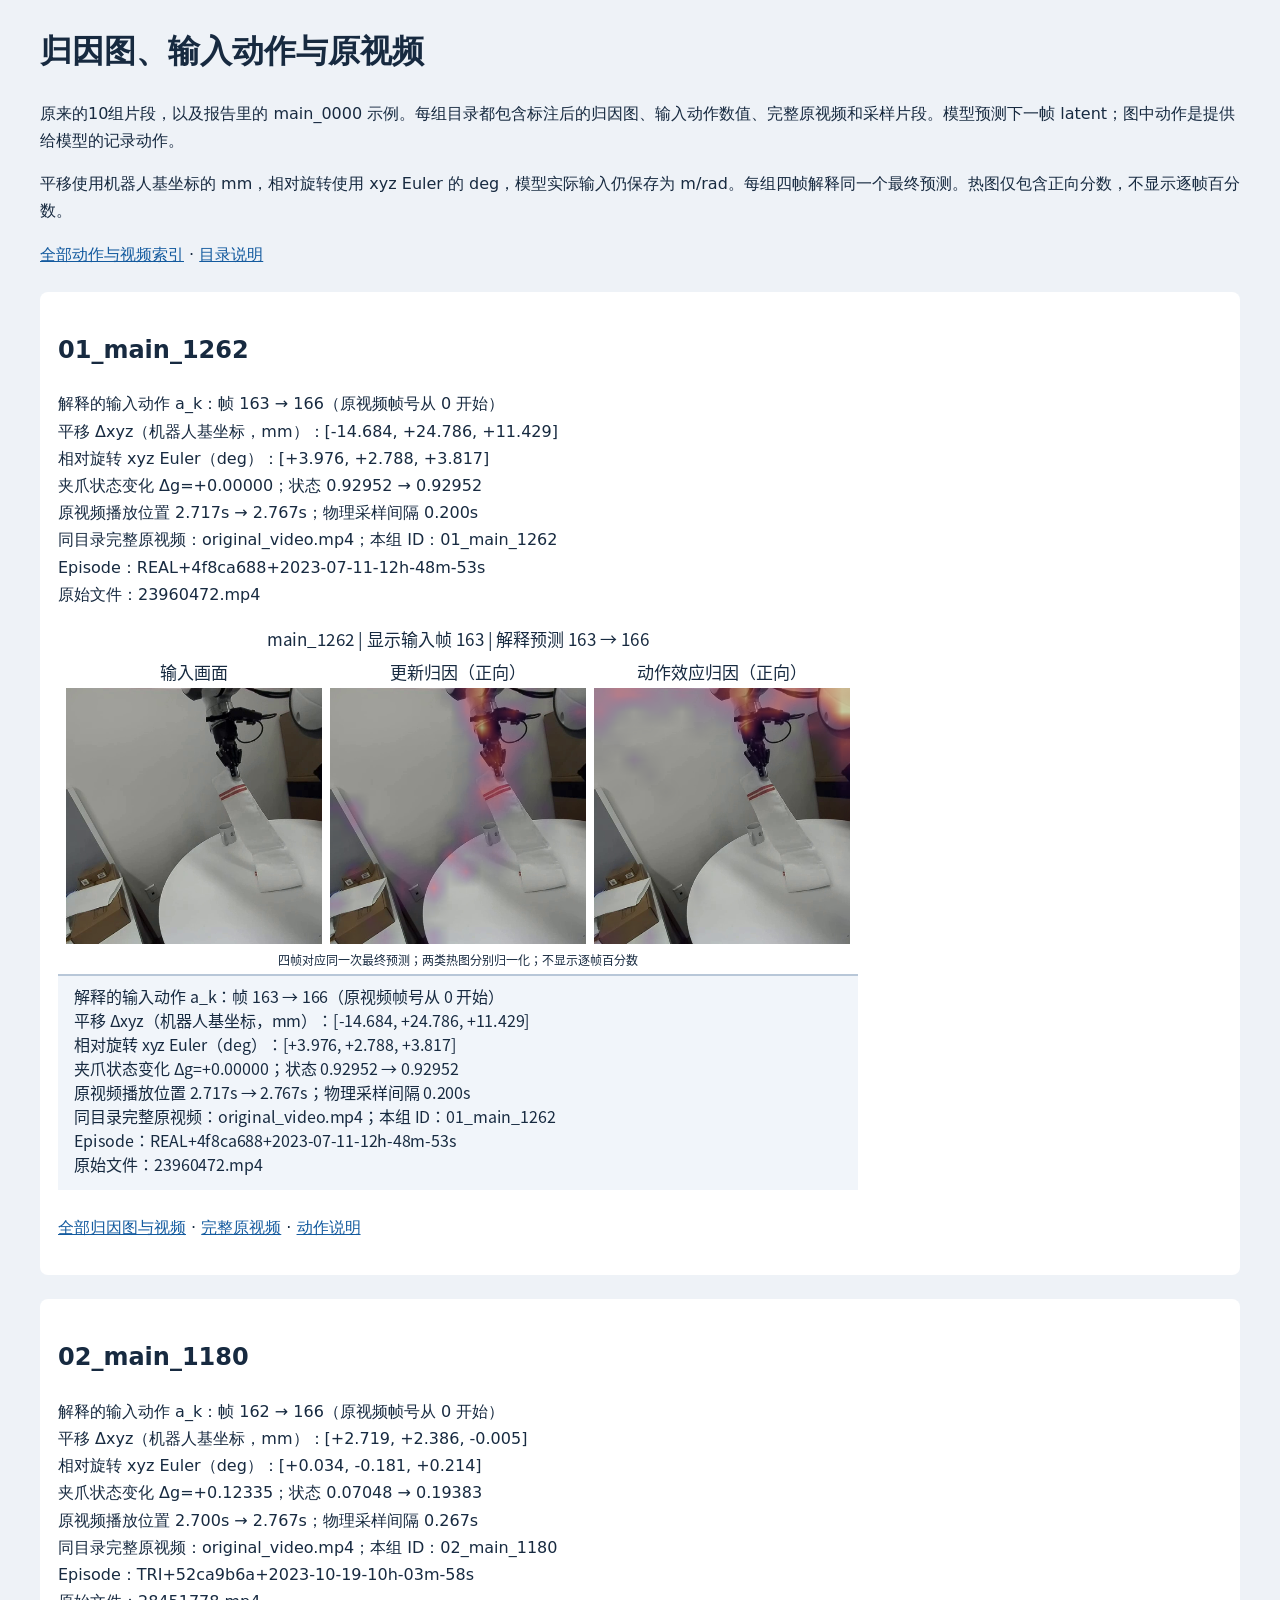
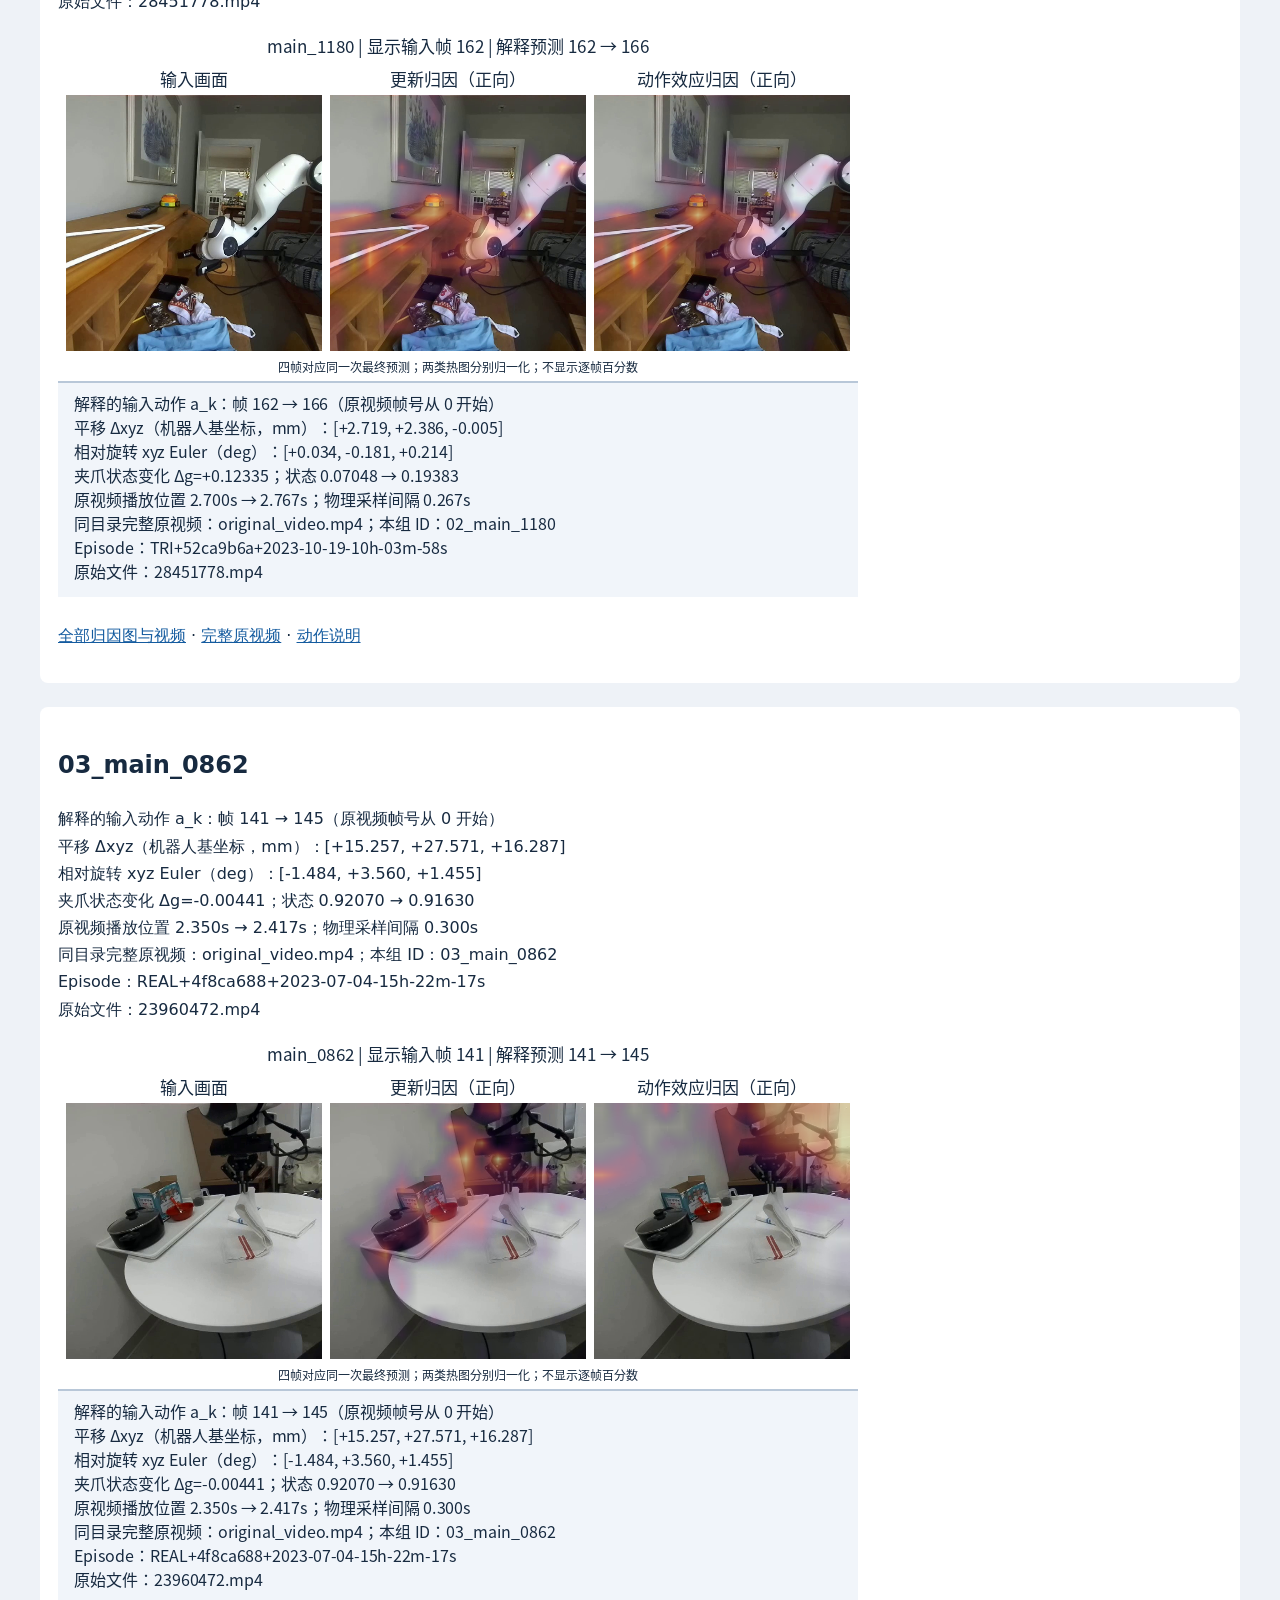
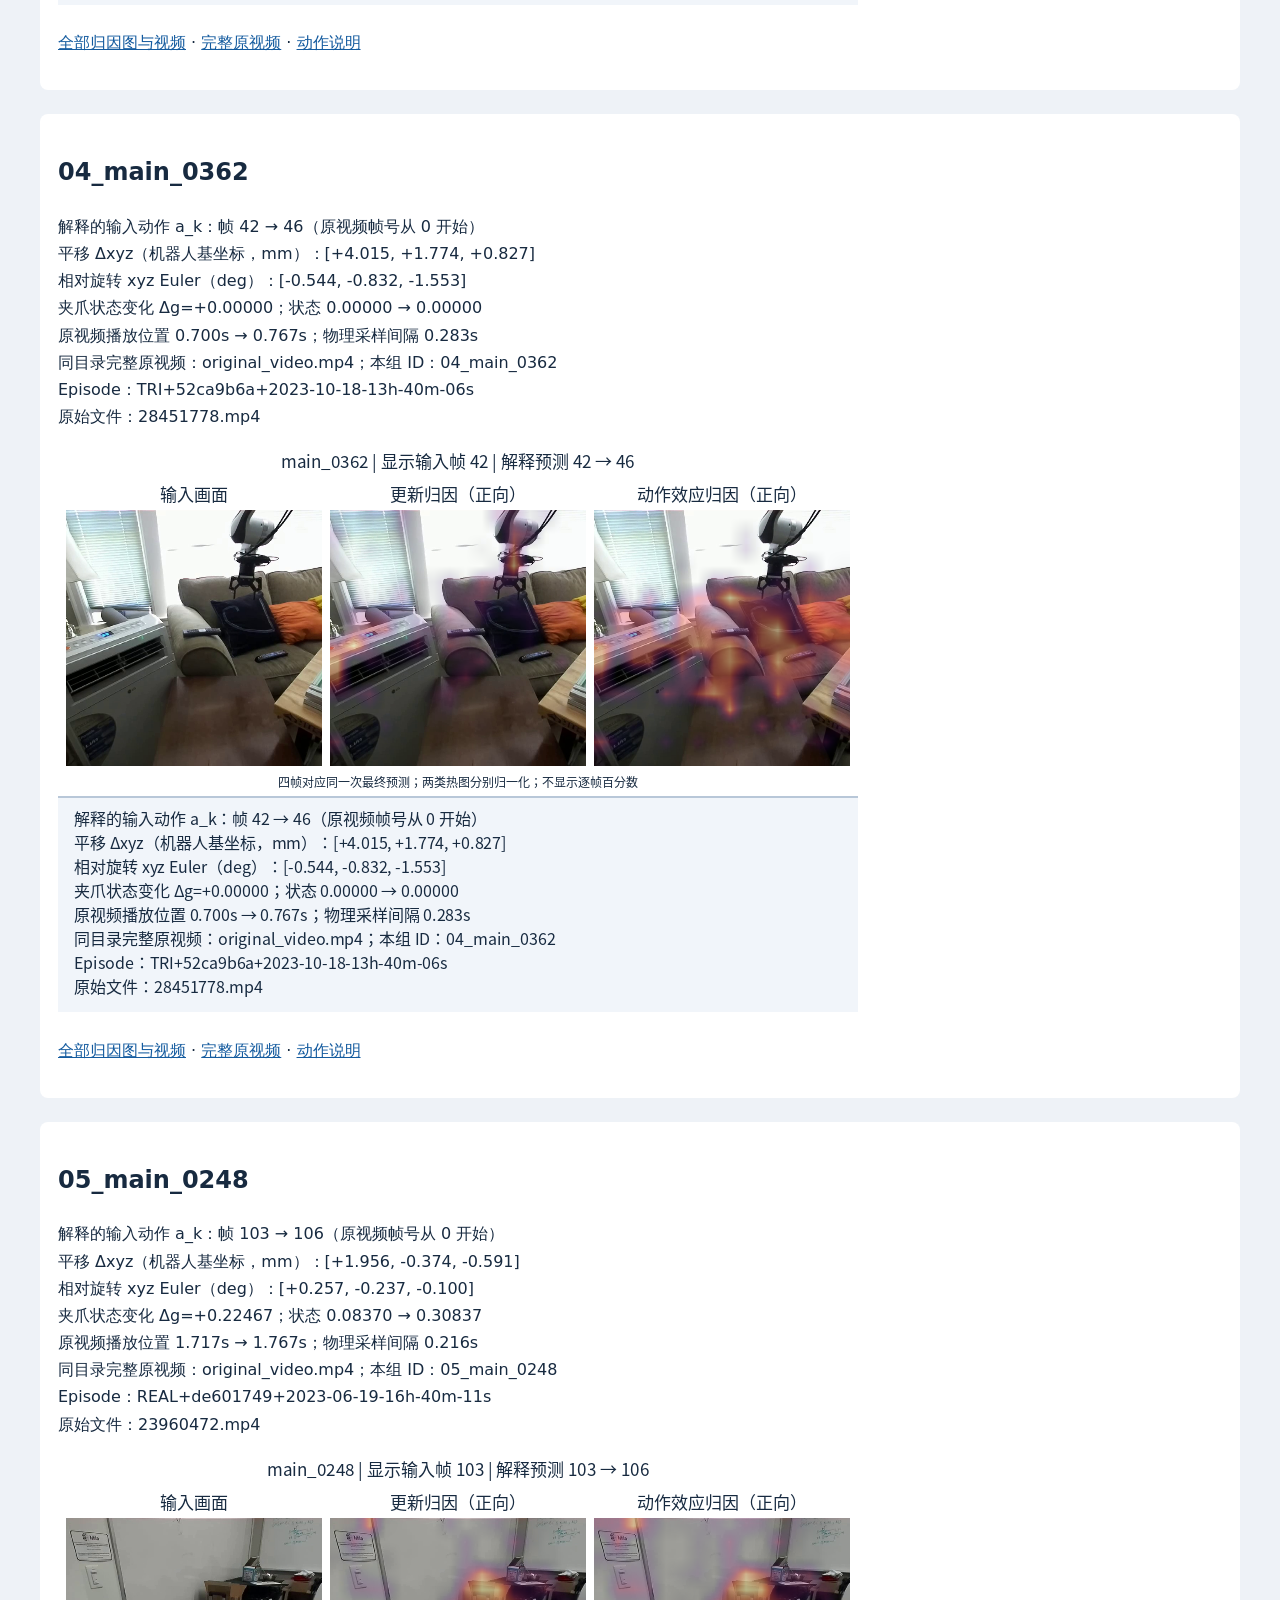
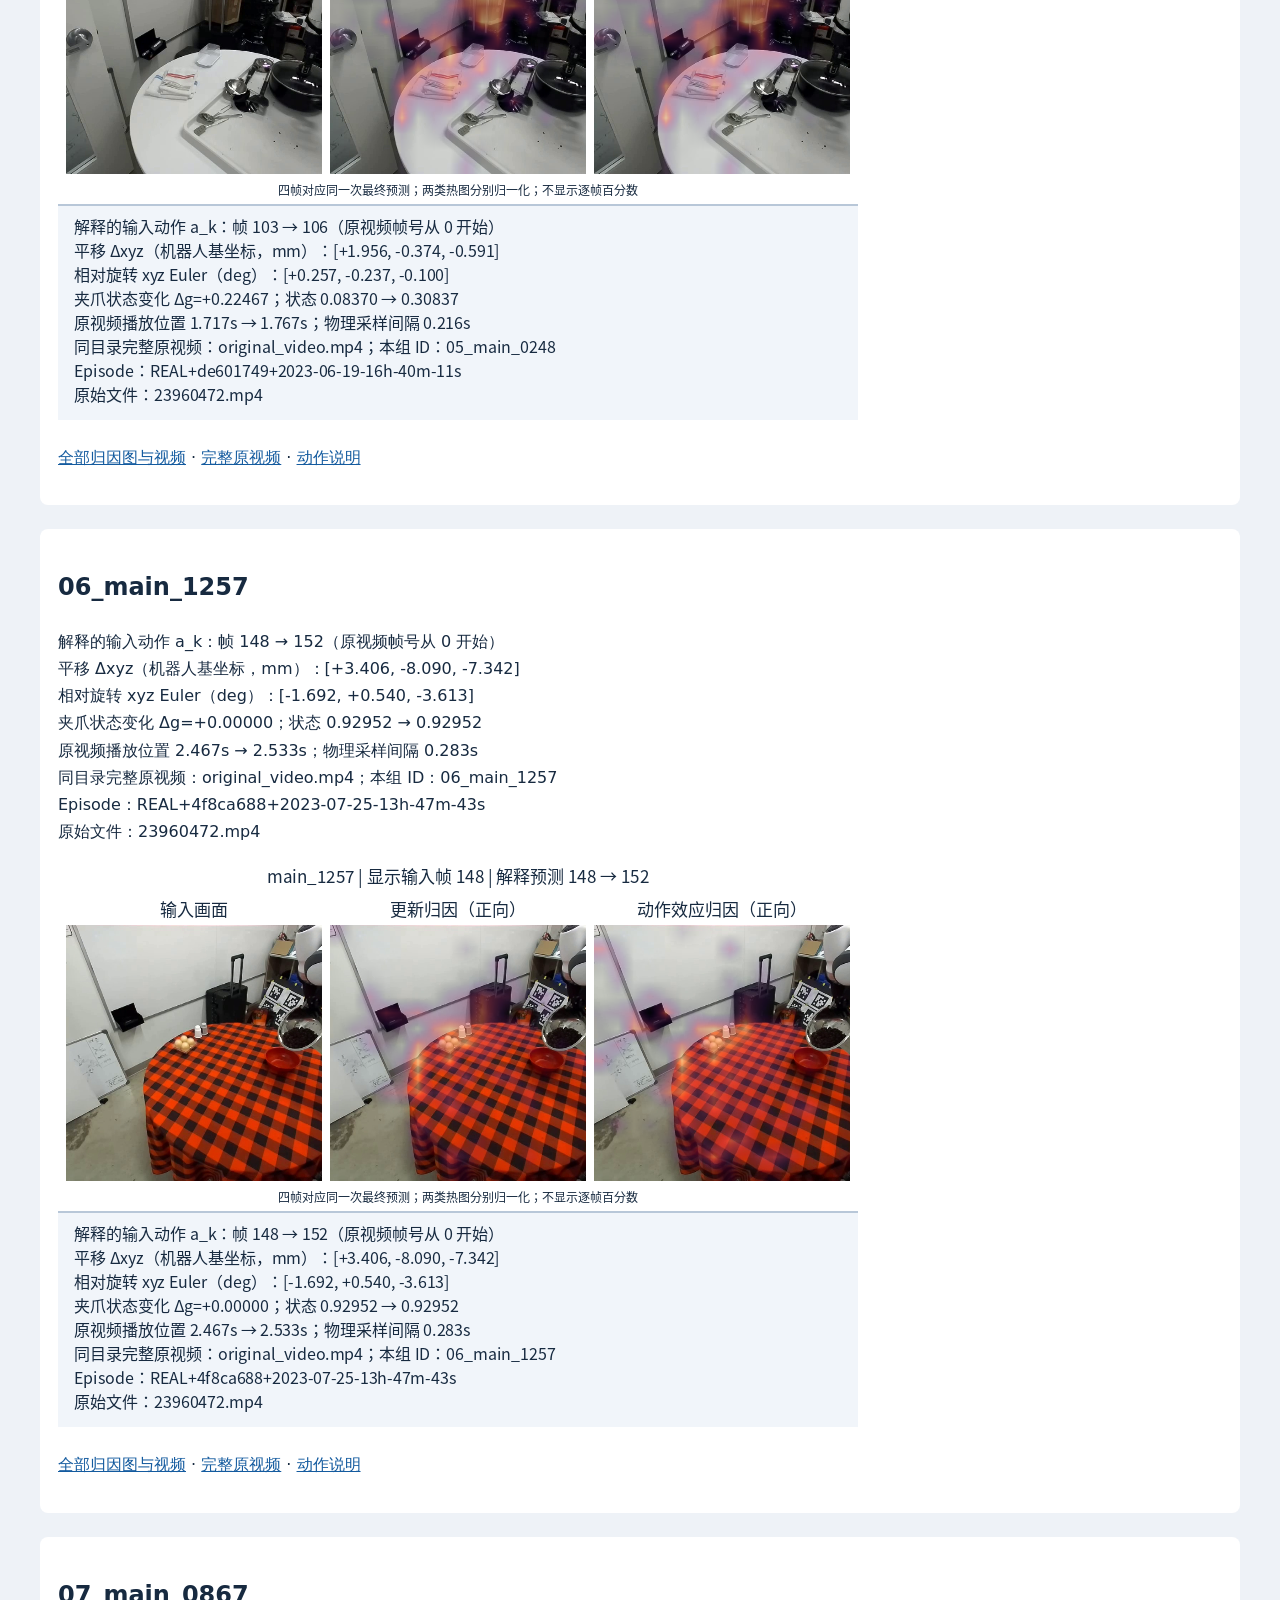
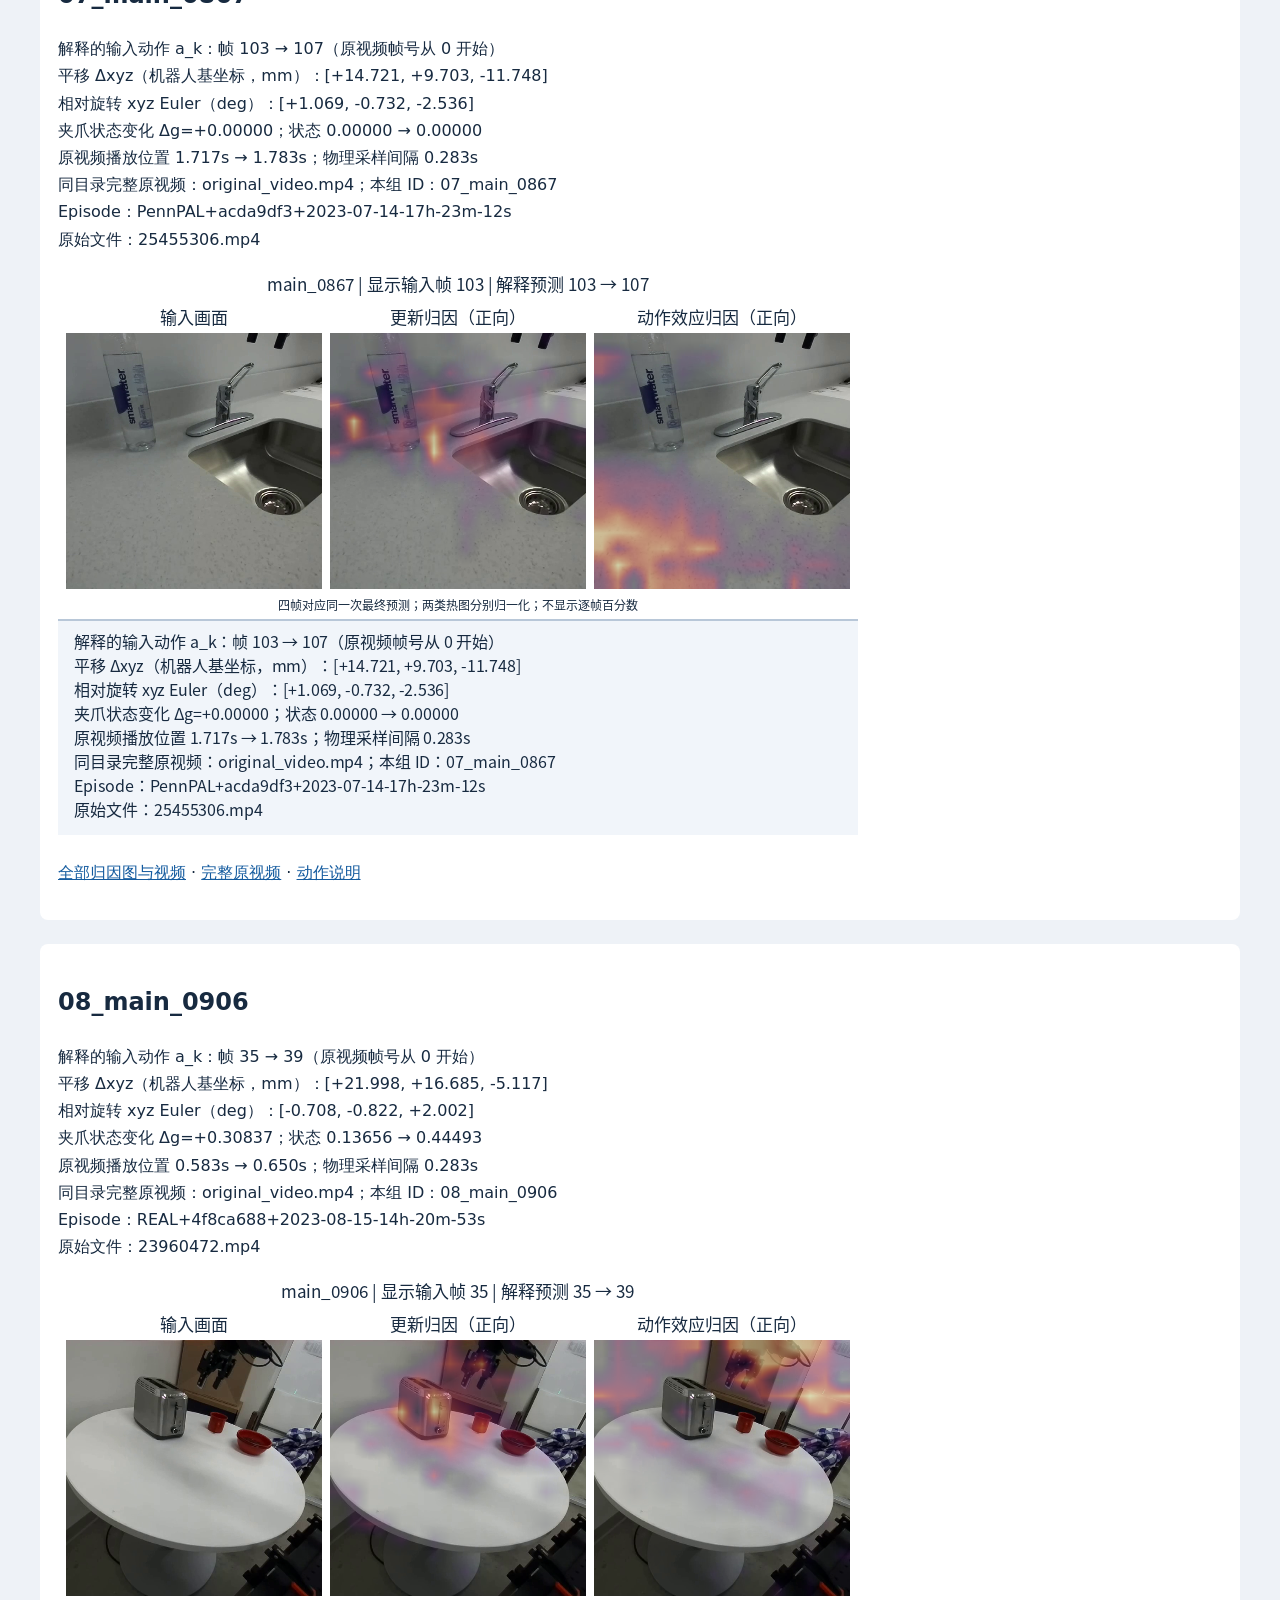
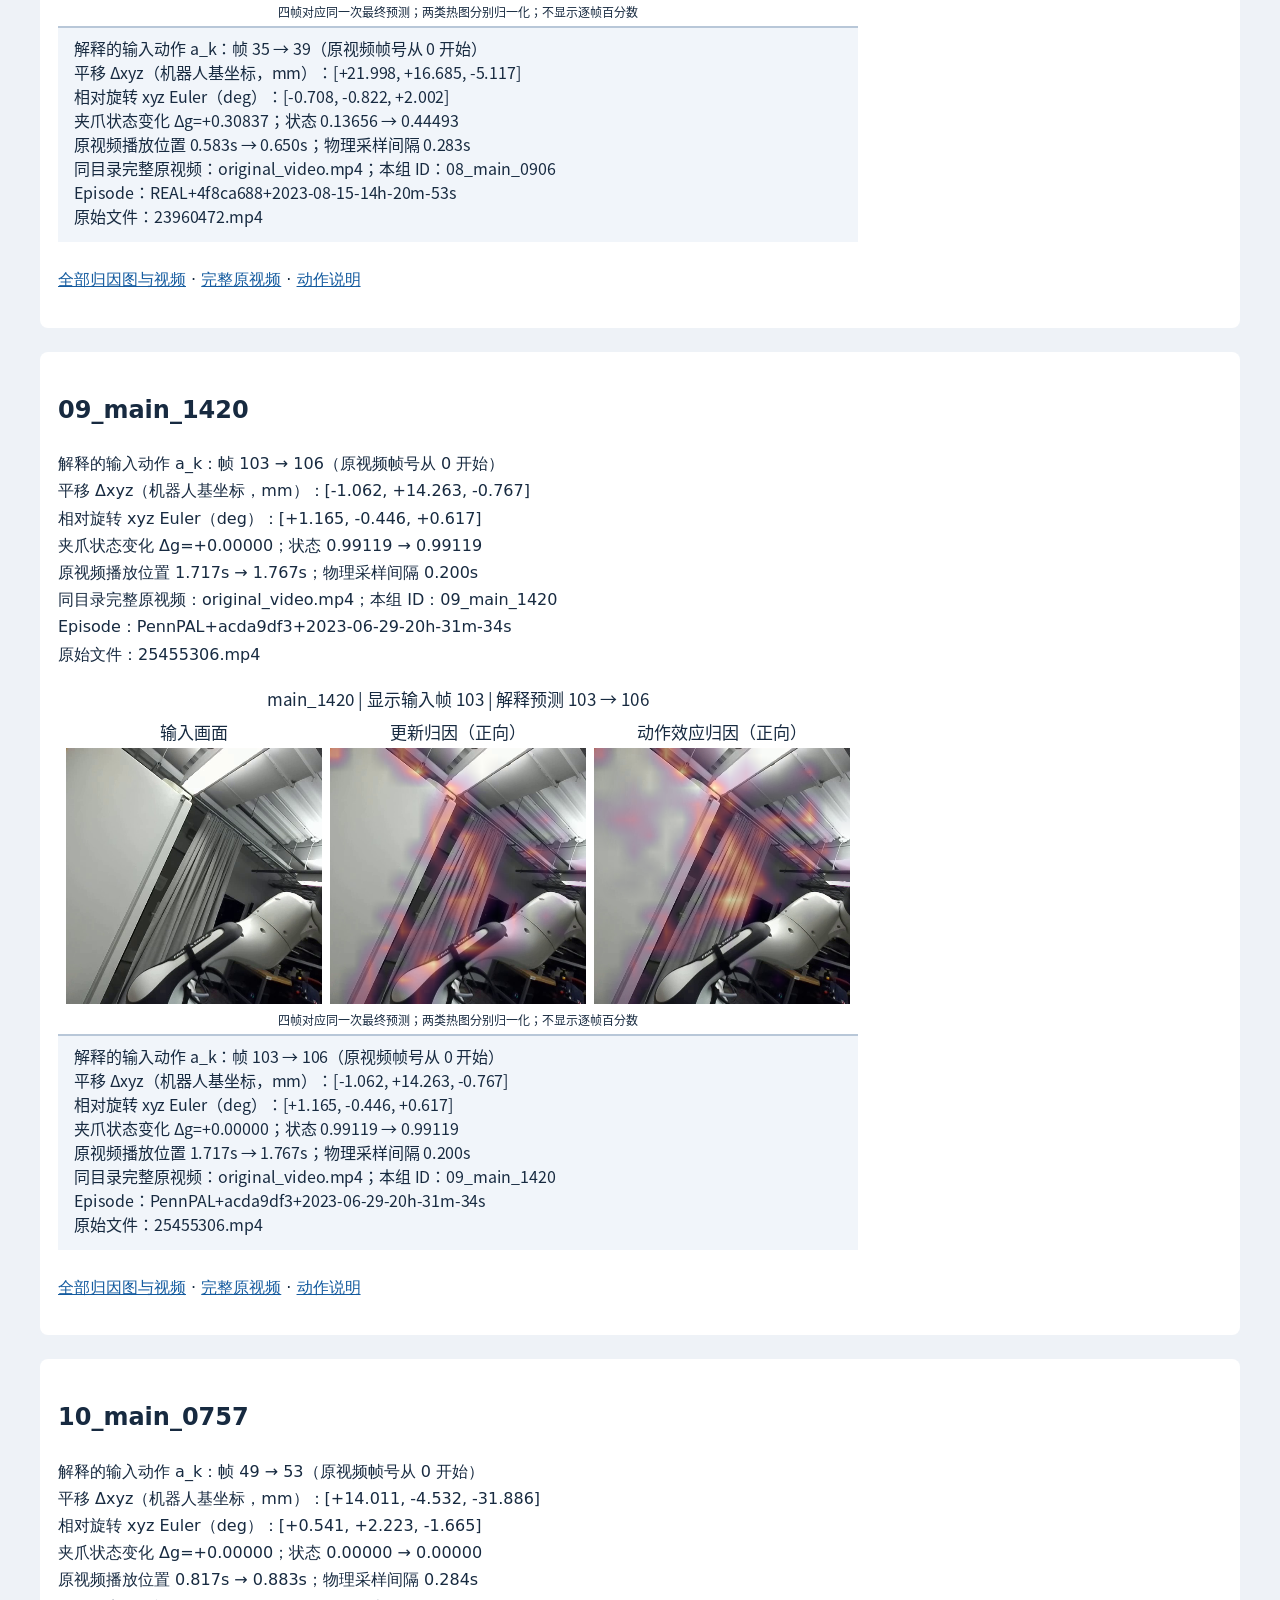
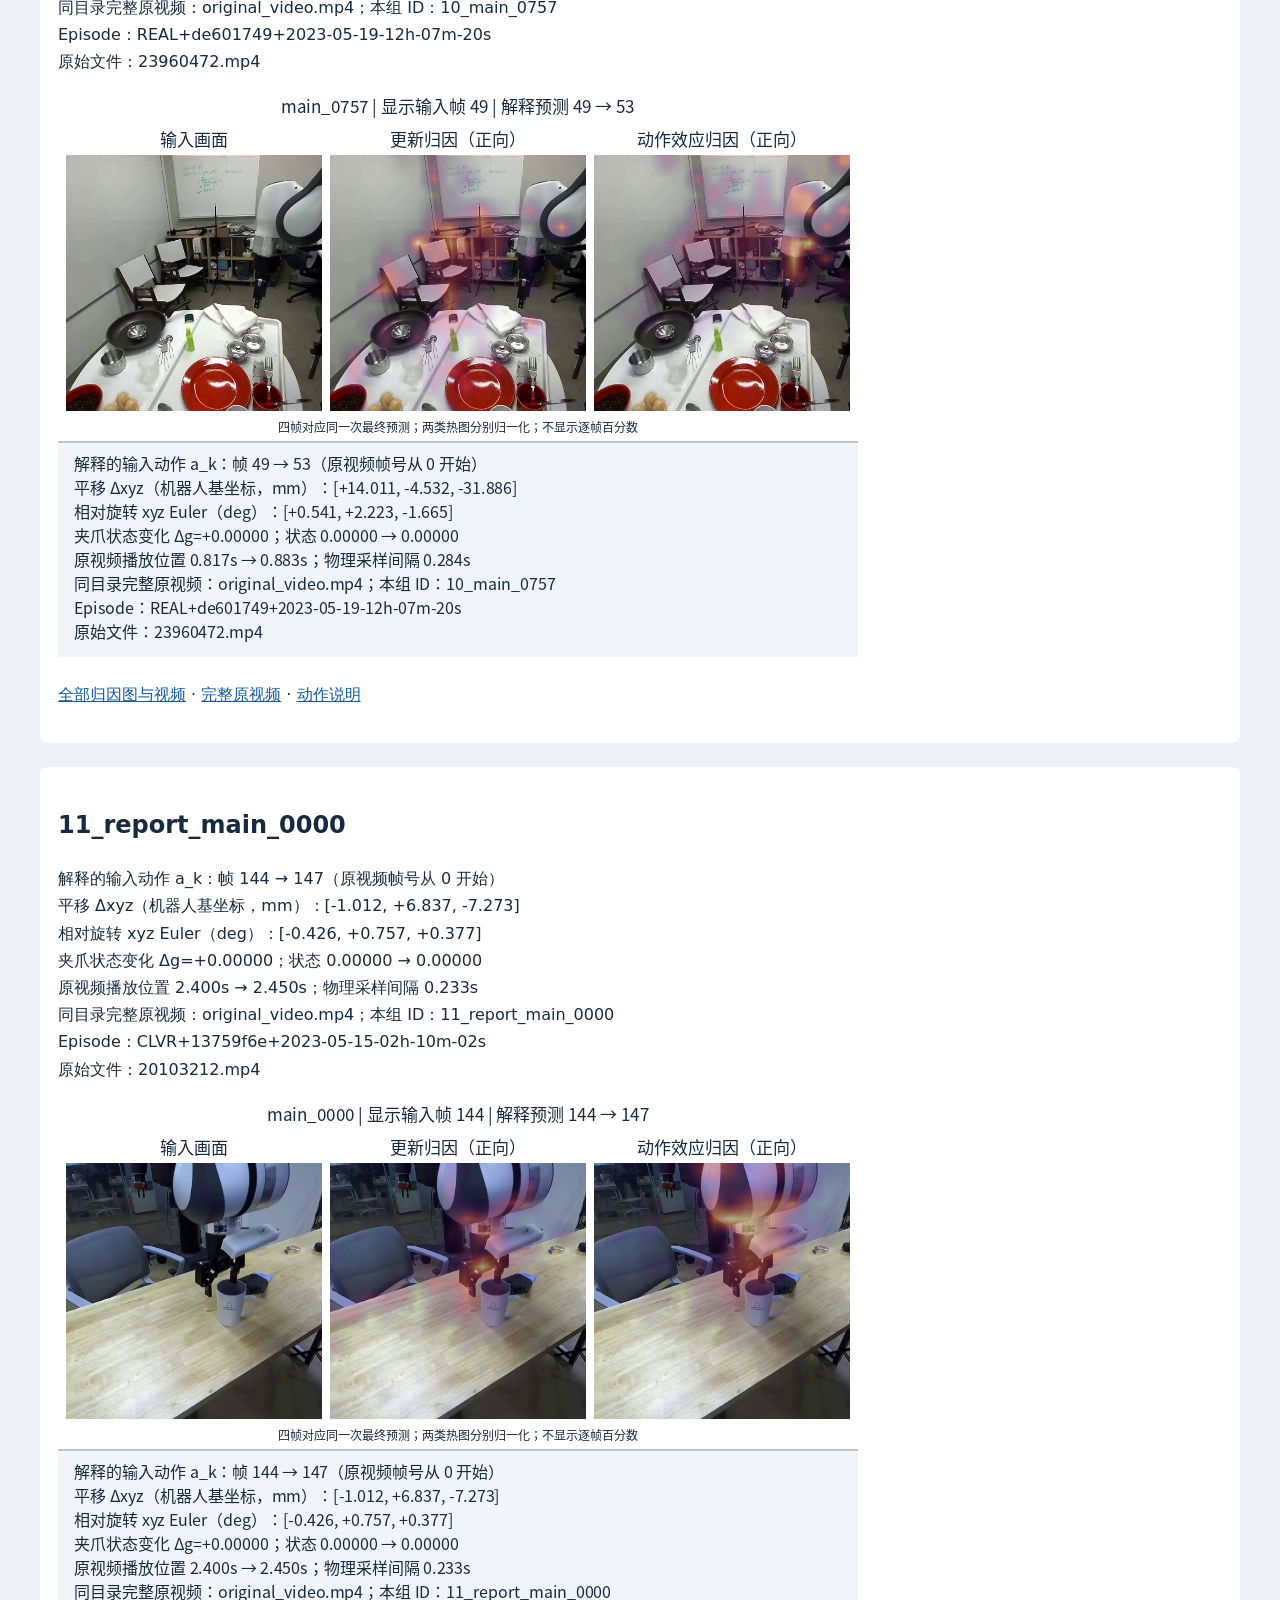
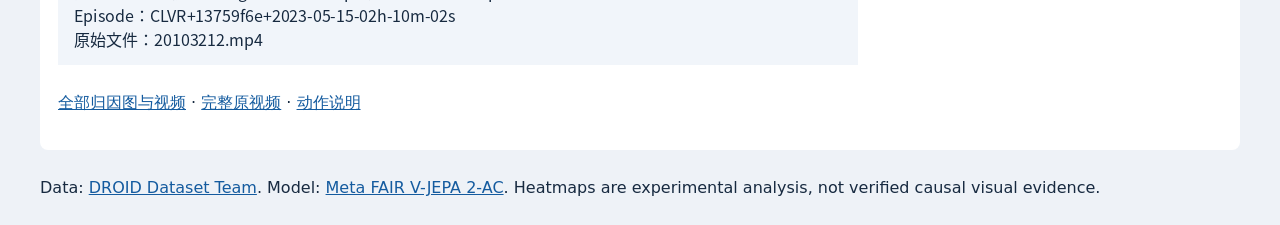
==== vjepa2-ac-attribution/index.html @ 03a22f62 "Publish V-JEPA 2-AC attribution gallery with actions and videos" ====
<!doctype html><html lang="zh"><meta charset="utf-8"><meta name="viewport" content="width=device-width,initial-scale=1"><title>归因图、输入动作与原视频</title><style>body{font:16px/1.7 system-ui;max-width:1200px;margin:24px auto;padding:0 18px;color:#172a40;background:#eef2f7}section{background:white;padding:18px;margin:24px 0;border-radius:8px}.info{overflow-wrap:anywhere}img{max-width:100%;height:auto}a{color:#145b9f}</style><h1>归因图、输入动作与原视频</h1><p>原来的10组片段，以及报告里的 main_0000 示例。每组目录都包含标注后的归因图、输入动作数值、完整原视频和采样片段。模型预测下一帧 latent；图中动作是提供给模型的记录动作。</p><p>平移使用机器人基坐标的 mm，相对旋转使用 xyz Euler 的 deg，模型实际输入仍保存为 m/rad。每组四帧解释同一个最终预测。热图仅包含正向分数，不显示逐帧百分数。</p><p><a href="index.csv">全部动作与视频索引</a> · <a href="README.md">目录说明</a></p><section><h2>01_main_1262</h2><p class="info">解释的输入动作 a_k：帧 163 → 166（原视频帧号从 0 开始）<br>平移 Δxyz（机器人基坐标，mm）：[-14.684, +24.786, +11.429]<br>相对旋转 xyz Euler（deg）：[+3.976, +2.788, +3.817]<br>夹爪状态变化 Δg=+0.00000；状态 0.92952 → 0.92952<br>原视频播放位置 2.717s → 2.767s；物理采样间隔 0.200s<br>同目录完整原视频：original_video.mp4；本组 ID：01_main_1262<br>Episode：REAL+4f8ca688+2023-07-11-12h-48m-53s<br>原始文件：23960472.mp4</p><a href="01_main_1262/index.html"><img loading="lazy" src="01_main_1262/current_frame.png"></a><p><a href="01_main_1262/index.html">全部归因图与视频</a> · <a href="01_main_1262/original_video.mp4">完整原视频</a> · <a href="01_main_1262/ACTION_AND_VIDEO.md">动作说明</a></p></section><section><h2>02_main_1180</h2><p class="info">解释的输入动作 a_k：帧 162 → 166（原视频帧号从 0 开始）<br>平移 Δxyz（机器人基坐标，mm）：[+2.719, +2.386, -0.005]<br>相对旋转 xyz Euler（deg）：[+0.034, -0.181, +0.214]<br>夹爪状态变化 Δg=+0.12335；状态 0.07048 → 0.19383<br>原视频播放位置 2.700s → 2.767s；物理采样间隔 0.267s<br>同目录完整原视频：original_video.mp4；本组 ID：02_main_1180<br>Episode：TRI+52ca9b6a+2023-10-19-10h-03m-58s<br>原始文件：28451778.mp4</p><a href="02_main_1180/index.html"><img loading="lazy" src="02_main_1180/current_frame.png"></a><p><a href="02_main_1180/index.html">全部归因图与视频</a> · <a href="02_main_1180/original_video.mp4">完整原视频</a> · <a href="02_main_1180/ACTION_AND_VIDEO.md">动作说明</a></p></section><section><h2>03_main_0862</h2><p class="info">解释的输入动作 a_k：帧 141 → 145（原视频帧号从 0 开始）<br>平移 Δxyz（机器人基坐标，mm）：[+15.257, +27.571, +16.287]<br>相对旋转 xyz Euler（deg）：[-1.484, +3.560, +1.455]<br>夹爪状态变化 Δg=-0.00441；状态 0.92070 → 0.91630<br>原视频播放位置 2.350s → 2.417s；物理采样间隔 0.300s<br>同目录完整原视频：original_video.mp4；本组 ID：03_main_0862<br>Episode：REAL+4f8ca688+2023-07-04-15h-22m-17s<br>原始文件：23960472.mp4</p><a href="03_main_0862/index.html"><img loading="lazy" src="03_main_0862/current_frame.png"></a><p><a href="03_main_0862/index.html">全部归因图与视频</a> · <a href="03_main_0862/original_video.mp4">完整原视频</a> · <a href="03_main_0862/ACTION_AND_VIDEO.md">动作说明</a></p></section><section><h2>04_main_0362</h2><p class="info">解释的输入动作 a_k：帧 42 → 46（原视频帧号从 0 开始）<br>平移 Δxyz（机器人基坐标，mm）：[+4.015, +1.774, +0.827]<br>相对旋转 xyz Euler（deg）：[-0.544, -0.832, -1.553]<br>夹爪状态变化 Δg=+0.00000；状态 0.00000 → 0.00000<br>原视频播放位置 0.700s → 0.767s；物理采样间隔 0.283s<br>同目录完整原视频：original_video.mp4；本组 ID：04_main_0362<br>Episode：TRI+52ca9b6a+2023-10-18-13h-40m-06s<br>原始文件：28451778.mp4</p><a href="04_main_0362/index.html"><img loading="lazy" src="04_main_0362/current_frame.png"></a><p><a href="04_main_0362/index.html">全部归因图与视频</a> · <a href="04_main_0362/original_video.mp4">完整原视频</a> · <a href="04_main_0362/ACTION_AND_VIDEO.md">动作说明</a></p></section><section><h2>05_main_0248</h2><p class="info">解释的输入动作 a_k：帧 103 → 106（原视频帧号从 0 开始）<br>平移 Δxyz（机器人基坐标，mm）：[+1.956, -0.374, -0.591]<br>相对旋转 xyz Euler（deg）：[+0.257, -0.237, -0.100]<br>夹爪状态变化 Δg=+0.22467；状态 0.08370 → 0.30837<br>原视频播放位置 1.717s → 1.767s；物理采样间隔 0.216s<br>同目录完整原视频：original_video.mp4；本组 ID：05_main_0248<br>Episode：REAL+de601749+2023-06-19-16h-40m-11s<br>原始文件：23960472.mp4</p><a href="05_main_0248/index.html"><img loading="lazy" src="05_main_0248/current_frame.png"></a><p><a href="05_main_0248/index.html">全部归因图与视频</a> · <a href="05_main_0248/original_video.mp4">完整原视频</a> · <a href="05_main_0248/ACTION_AND_VIDEO.md">动作说明</a></p></section><section><h2>06_main_1257</h2><p class="info">解释的输入动作 a_k：帧 148 → 152（原视频帧号从 0 开始）<br>平移 Δxyz（机器人基坐标，mm）：[+3.406, -8.090, -7.342]<br>相对旋转 xyz Euler（deg）：[-1.692, +0.540, -3.613]<br>夹爪状态变化 Δg=+0.00000；状态 0.92952 → 0.92952<br>原视频播放位置 2.467s → 2.533s；物理采样间隔 0.283s<br>同目录完整原视频：original_video.mp4；本组 ID：06_main_1257<br>Episode：REAL+4f8ca688+2023-07-25-13h-47m-43s<br>原始文件：23960472.mp4</p><a href="06_main_1257/index.html"><img loading="lazy" src="06_main_1257/current_frame.png"></a><p><a href="06_main_1257/index.html">全部归因图与视频</a> · <a href="06_main_1257/original_video.mp4">完整原视频</a> · <a href="06_main_1257/ACTION_AND_VIDEO.md">动作说明</a></p></section><section><h2>07_main_0867</h2><p class="info">解释的输入动作 a_k：帧 103 → 107（原视频帧号从 0 开始）<br>平移 Δxyz（机器人基坐标，mm）：[+14.721, +9.703, -11.748]<br>相对旋转 xyz Euler（deg）：[+1.069, -0.732, -2.536]<br>夹爪状态变化 Δg=+0.00000；状态 0.00000 → 0.00000<br>原视频播放位置 1.717s → 1.783s；物理采样间隔 0.283s<br>同目录完整原视频：original_video.mp4；本组 ID：07_main_0867<br>Episode：PennPAL+acda9df3+2023-07-14-17h-23m-12s<br>原始文件：25455306.mp4</p><a href="07_main_0867/index.html"><img loading="lazy" src="07_main_0867/current_frame.png"></a><p><a href="07_main_0867/index.html">全部归因图与视频</a> · <a href="07_main_0867/original_video.mp4">完整原视频</a> · <a href="07_main_0867/ACTION_AND_VIDEO.md">动作说明</a></p></section><section><h2>08_main_0906</h2><p class="info">解释的输入动作 a_k：帧 35 → 39（原视频帧号从 0 开始）<br>平移 Δxyz（机器人基坐标，mm）：[+21.998, +16.685, -5.117]<br>相对旋转 xyz Euler（deg）：[-0.708, -0.822, +2.002]<br>夹爪状态变化 Δg=+0.30837；状态 0.13656 → 0.44493<br>原视频播放位置 0.583s → 0.650s；物理采样间隔 0.283s<br>同目录完整原视频：original_video.mp4；本组 ID：08_main_0906<br>Episode：REAL+4f8ca688+2023-08-15-14h-20m-53s<br>原始文件：23960472.mp4</p><a href="08_main_0906/index.html"><img loading="lazy" src="08_main_0906/current_frame.png"></a><p><a href="08_main_0906/index.html">全部归因图与视频</a> · <a href="08_main_0906/original_video.mp4">完整原视频</a> · <a href="08_main_0906/ACTION_AND_VIDEO.md">动作说明</a></p></section><section><h2>09_main_1420</h2><p class="info">解释的输入动作 a_k：帧 103 → 106（原视频帧号从 0 开始）<br>平移 Δxyz（机器人基坐标，mm）：[-1.062, +14.263, -0.767]<br>相对旋转 xyz Euler（deg）：[+1.165, -0.446, +0.617]<br>夹爪状态变化 Δg=+0.00000；状态 0.99119 → 0.99119<br>原视频播放位置 1.717s → 1.767s；物理采样间隔 0.200s<br>同目录完整原视频：original_video.mp4；本组 ID：09_main_1420<br>Episode：PennPAL+acda9df3+2023-06-29-20h-31m-34s<br>原始文件：25455306.mp4</p><a href="09_main_1420/index.html"><img loading="lazy" src="09_main_1420/current_frame.png"></a><p><a href="09_main_1420/index.html">全部归因图与视频</a> · <a href="09_main_1420/original_video.mp4">完整原视频</a> · <a href="09_main_1420/ACTION_AND_VIDEO.md">动作说明</a></p></section><section><h2>10_main_0757</h2><p class="info">解释的输入动作 a_k：帧 49 → 53（原视频帧号从 0 开始）<br>平移 Δxyz（机器人基坐标，mm）：[+14.011, -4.532, -31.886]<br>相对旋转 xyz Euler（deg）：[+0.541, +2.223, -1.665]<br>夹爪状态变化 Δg=+0.00000；状态 0.00000 → 0.00000<br>原视频播放位置 0.817s → 0.883s；物理采样间隔 0.284s<br>同目录完整原视频：original_video.mp4；本组 ID：10_main_0757<br>Episode：REAL+de601749+2023-05-19-12h-07m-20s<br>原始文件：23960472.mp4</p><a href="10_main_0757/index.html"><img loading="lazy" src="10_main_0757/current_frame.png"></a><p><a href="10_main_0757/index.html">全部归因图与视频</a> · <a href="10_main_0757/original_video.mp4">完整原视频</a> · <a href="10_main_0757/ACTION_AND_VIDEO.md">动作说明</a></p></section><section><h2>11_report_main_0000</h2><p class="info">解释的输入动作 a_k：帧 144 → 147（原视频帧号从 0 开始）<br>平移 Δxyz（机器人基坐标，mm）：[-1.012, +6.837, -7.273]<br>相对旋转 xyz Euler（deg）：[-0.426, +0.757, +0.377]<br>夹爪状态变化 Δg=+0.00000；状态 0.00000 → 0.00000<br>原视频播放位置 2.400s → 2.450s；物理采样间隔 0.233s<br>同目录完整原视频：original_video.mp4；本组 ID：11_report_main_0000<br>Episode：CLVR+13759f6e+2023-05-15-02h-10m-02s<br>原始文件：20103212.mp4</p><a href="11_report_main_0000/index.html"><img loading="lazy" src="11_report_main_0000/current_frame.png"></a><p><a href="11_report_main_0000/index.html">全部归因图与视频</a> · <a href="11_report_main_0000/original_video.mp4">完整原视频</a> · <a href="11_report_main_0000/ACTION_AND_VIDEO.md">动作说明</a></p></section><p>Data: <a href="https://droid-dataset.github.io/">DROID Dataset Team</a>. Model: <a href="https://github.com/facebookresearch/vjepa2">Meta FAIR V-JEPA 2-AC</a>. Heatmaps are experimental analysis, not verified causal visual evidence.</p></html>
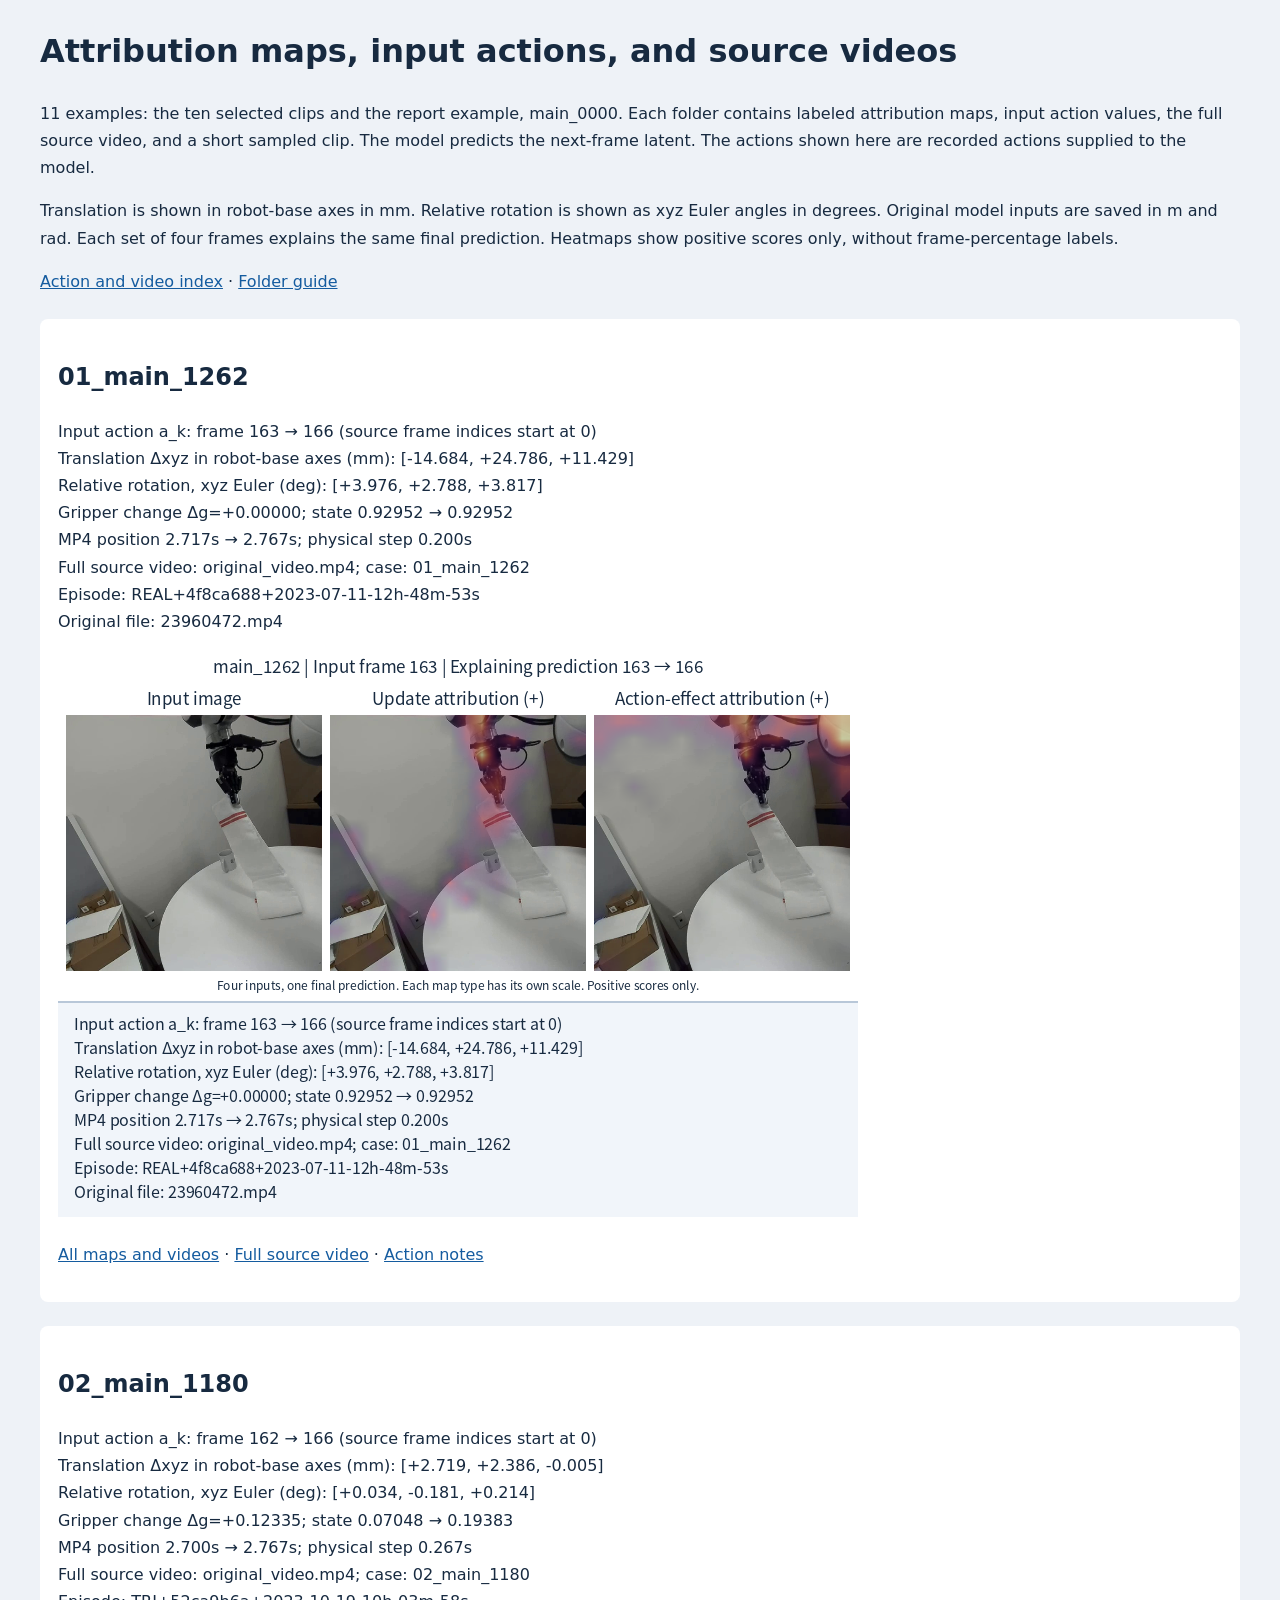
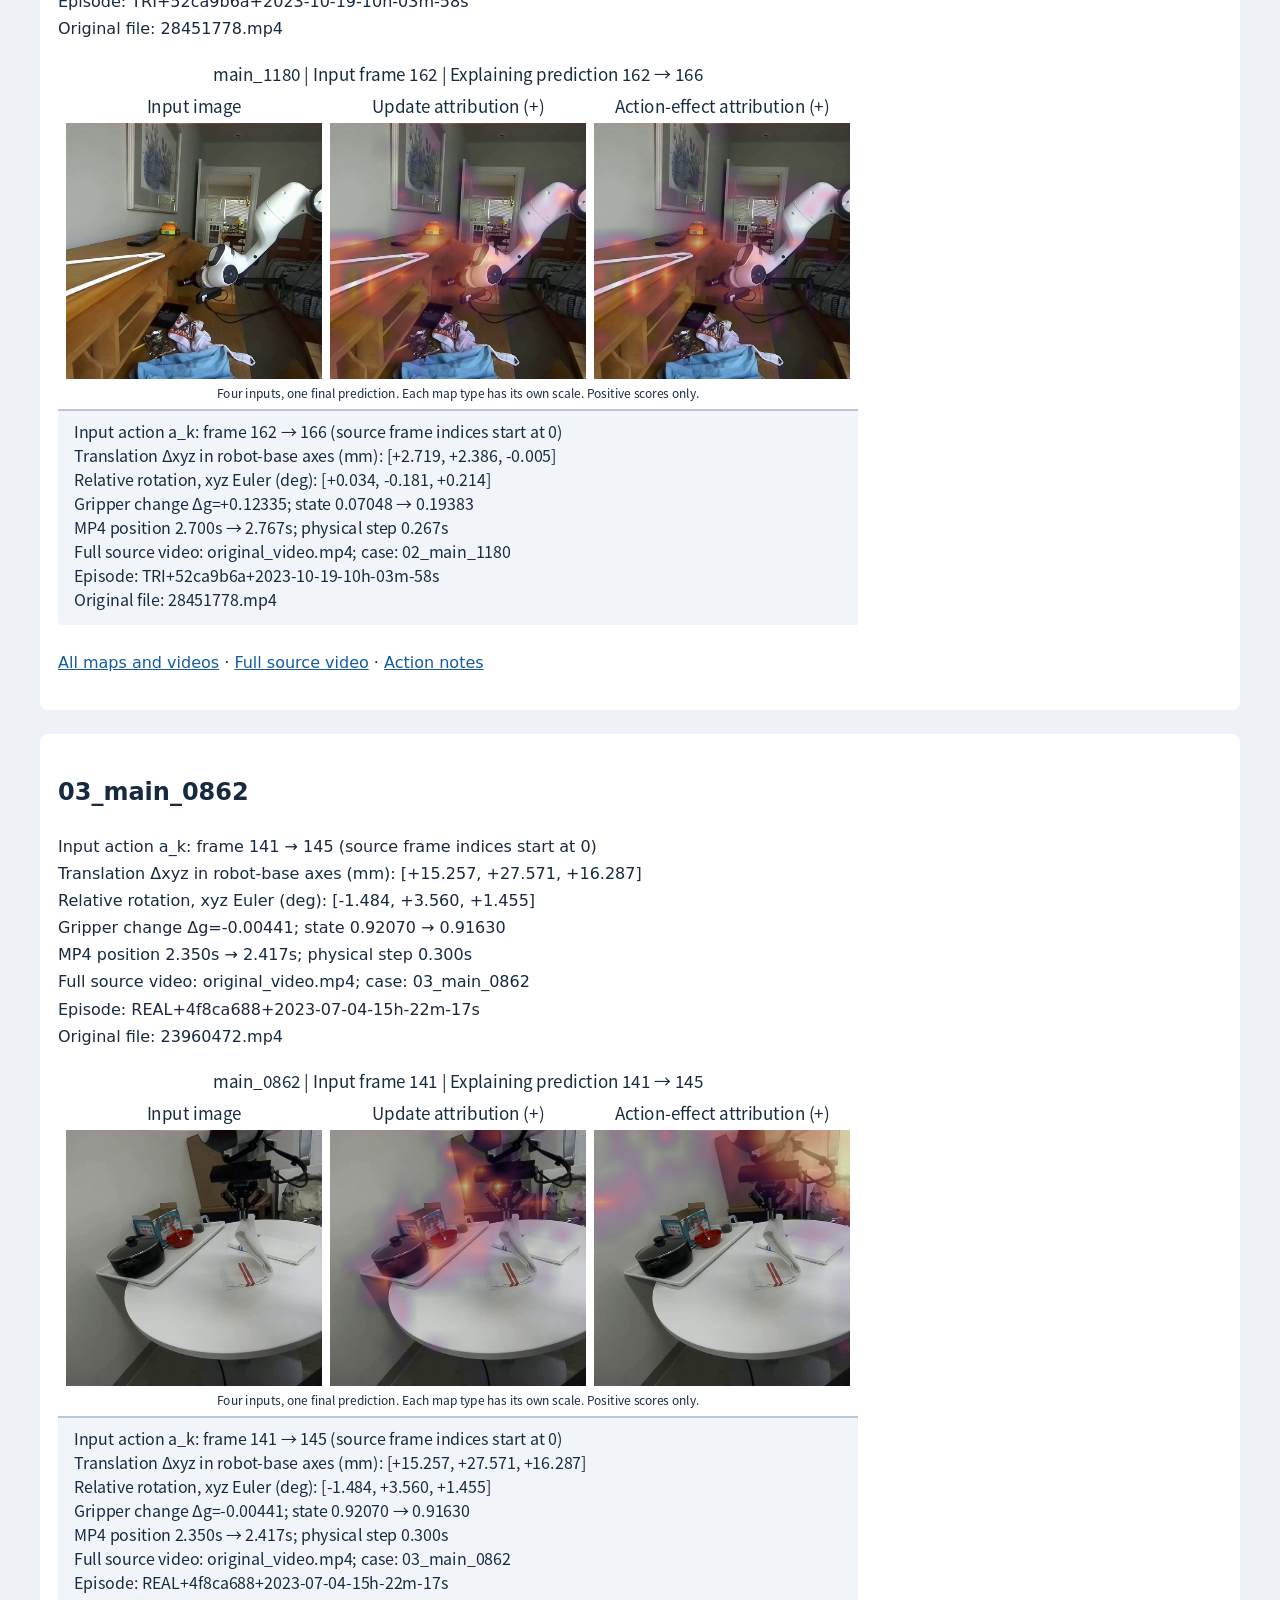
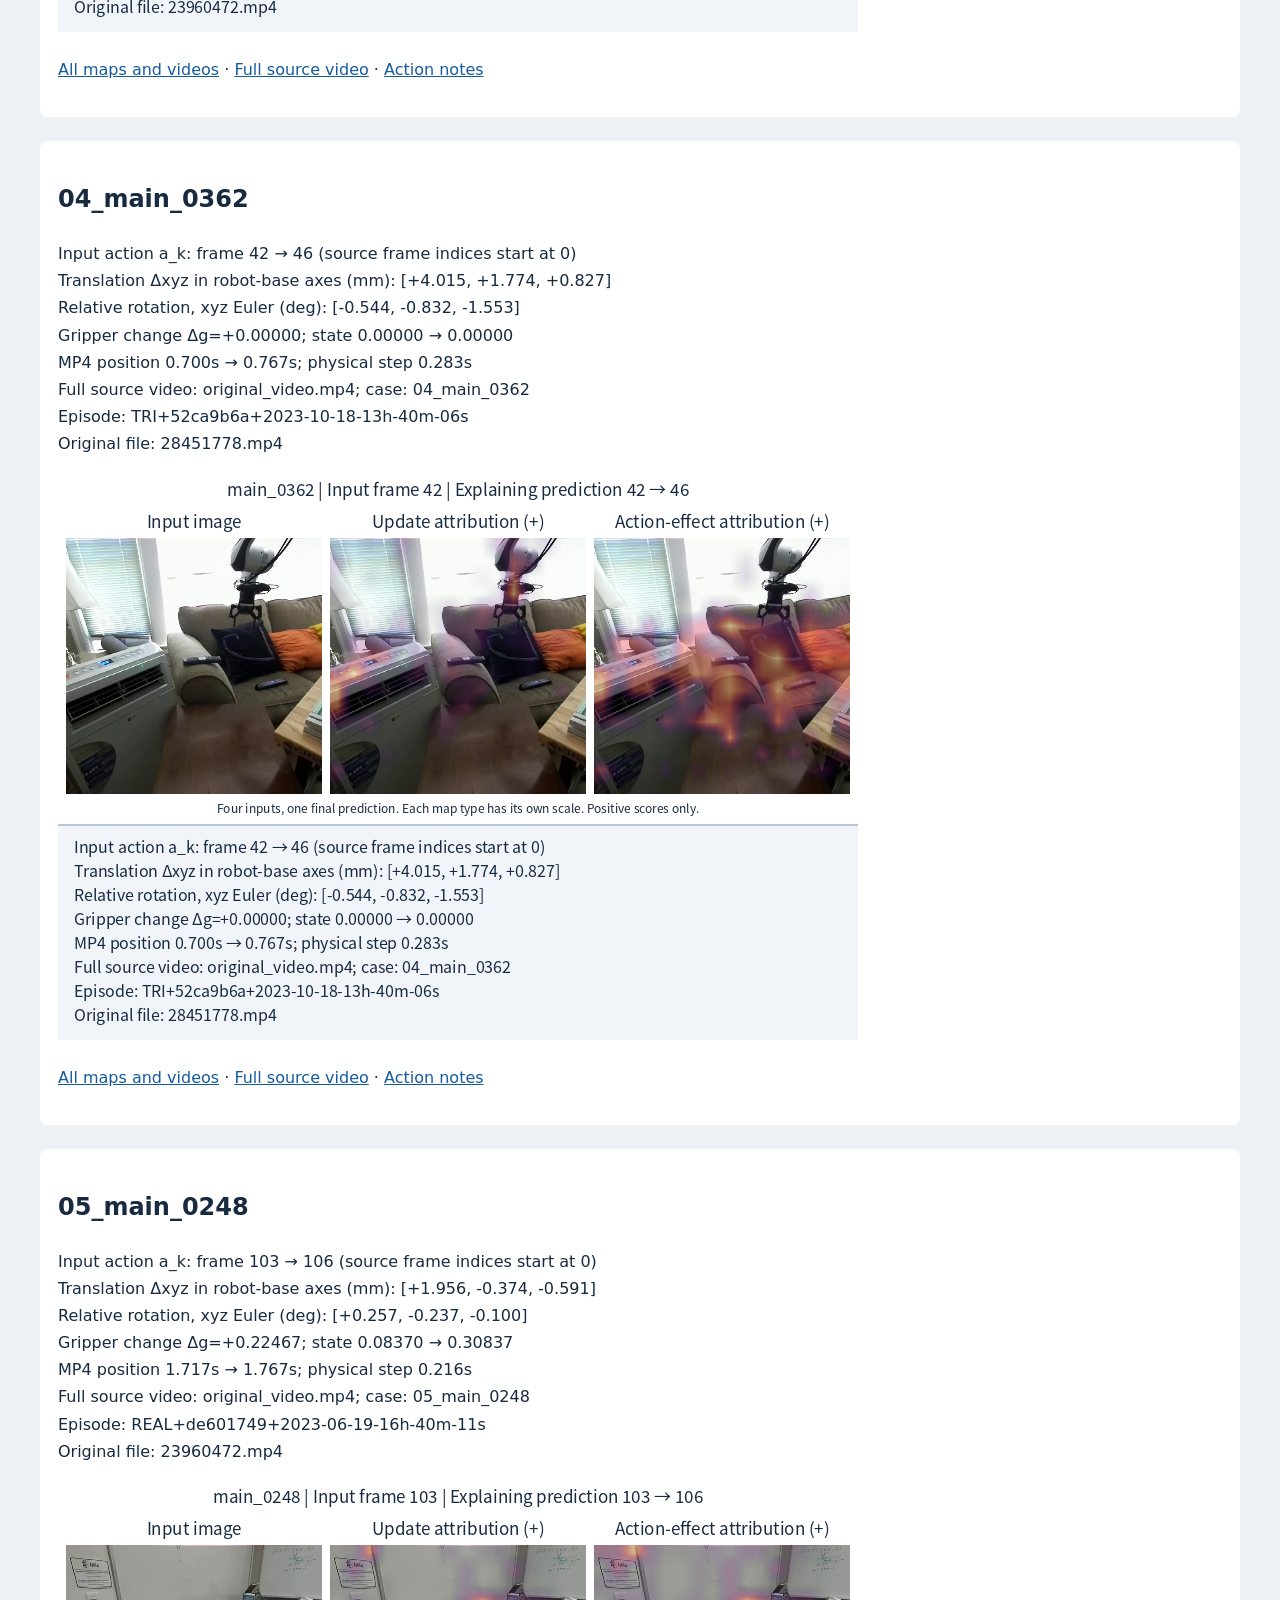
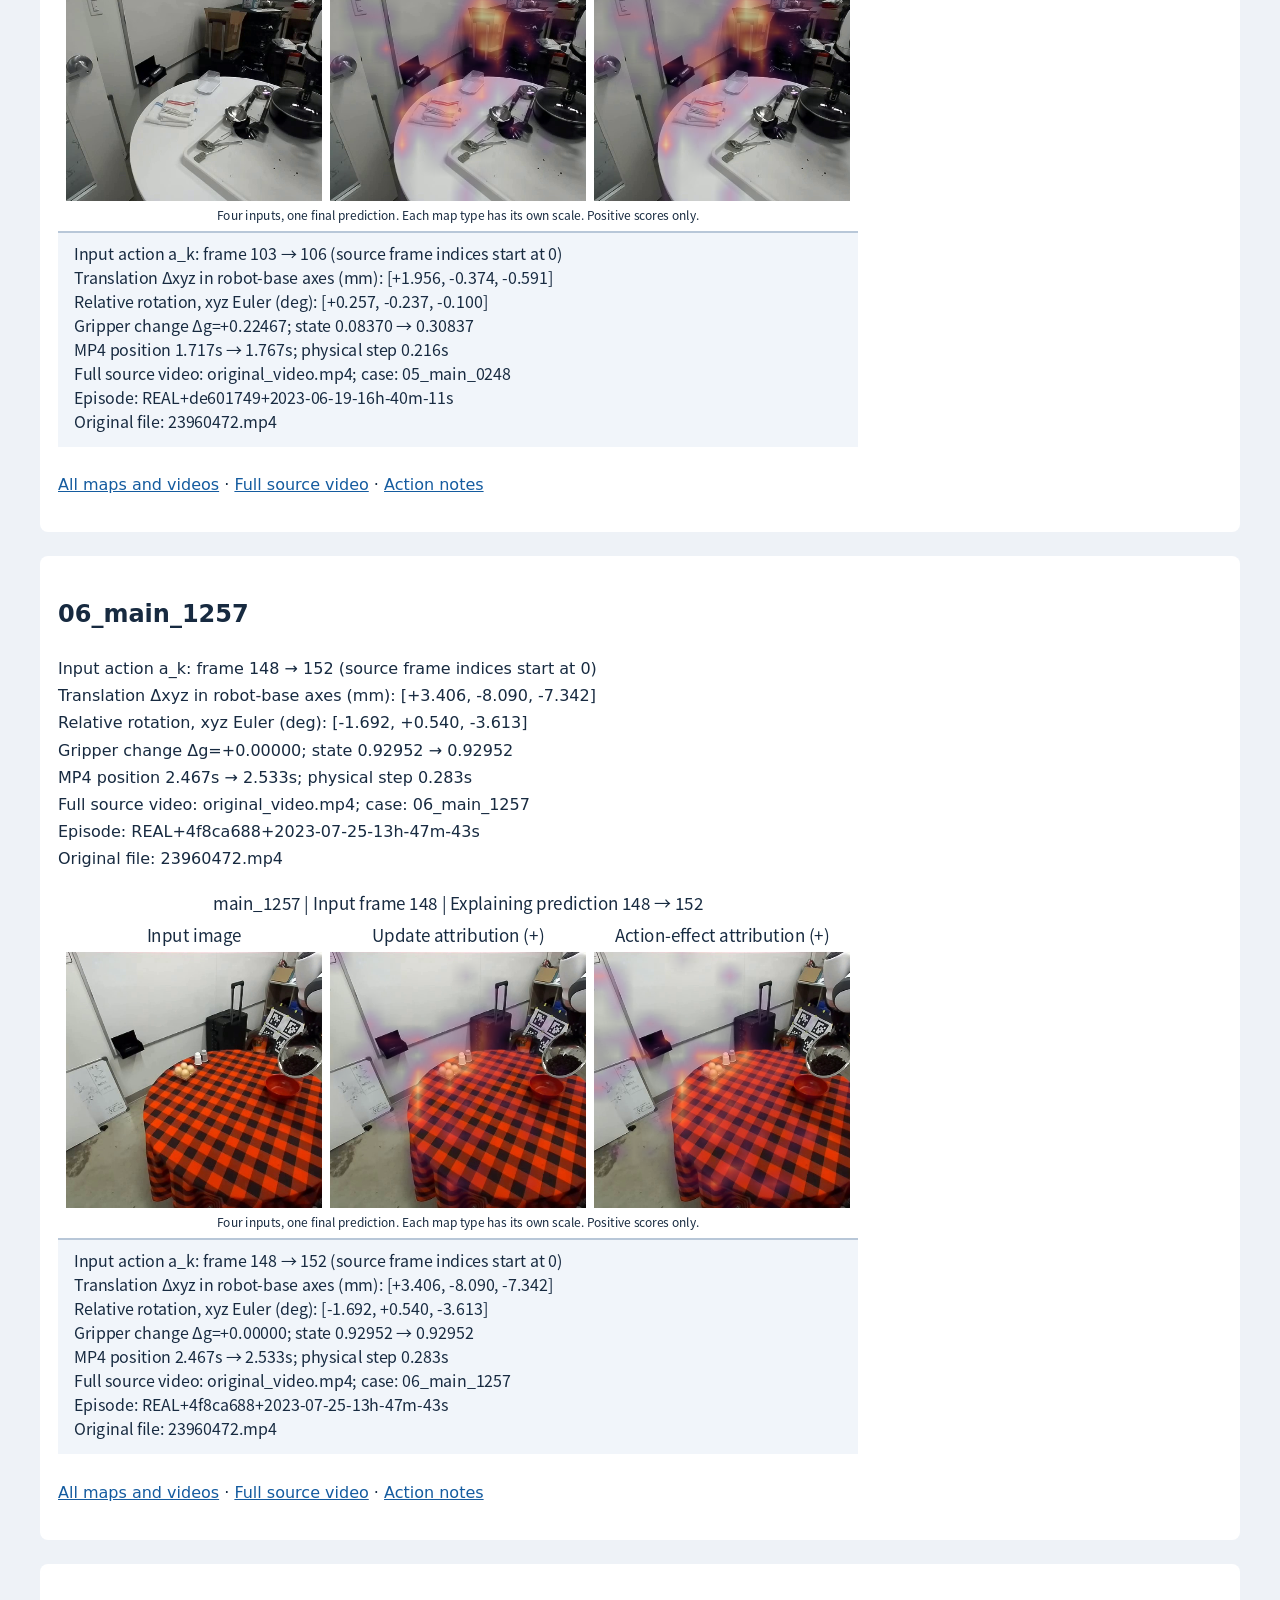
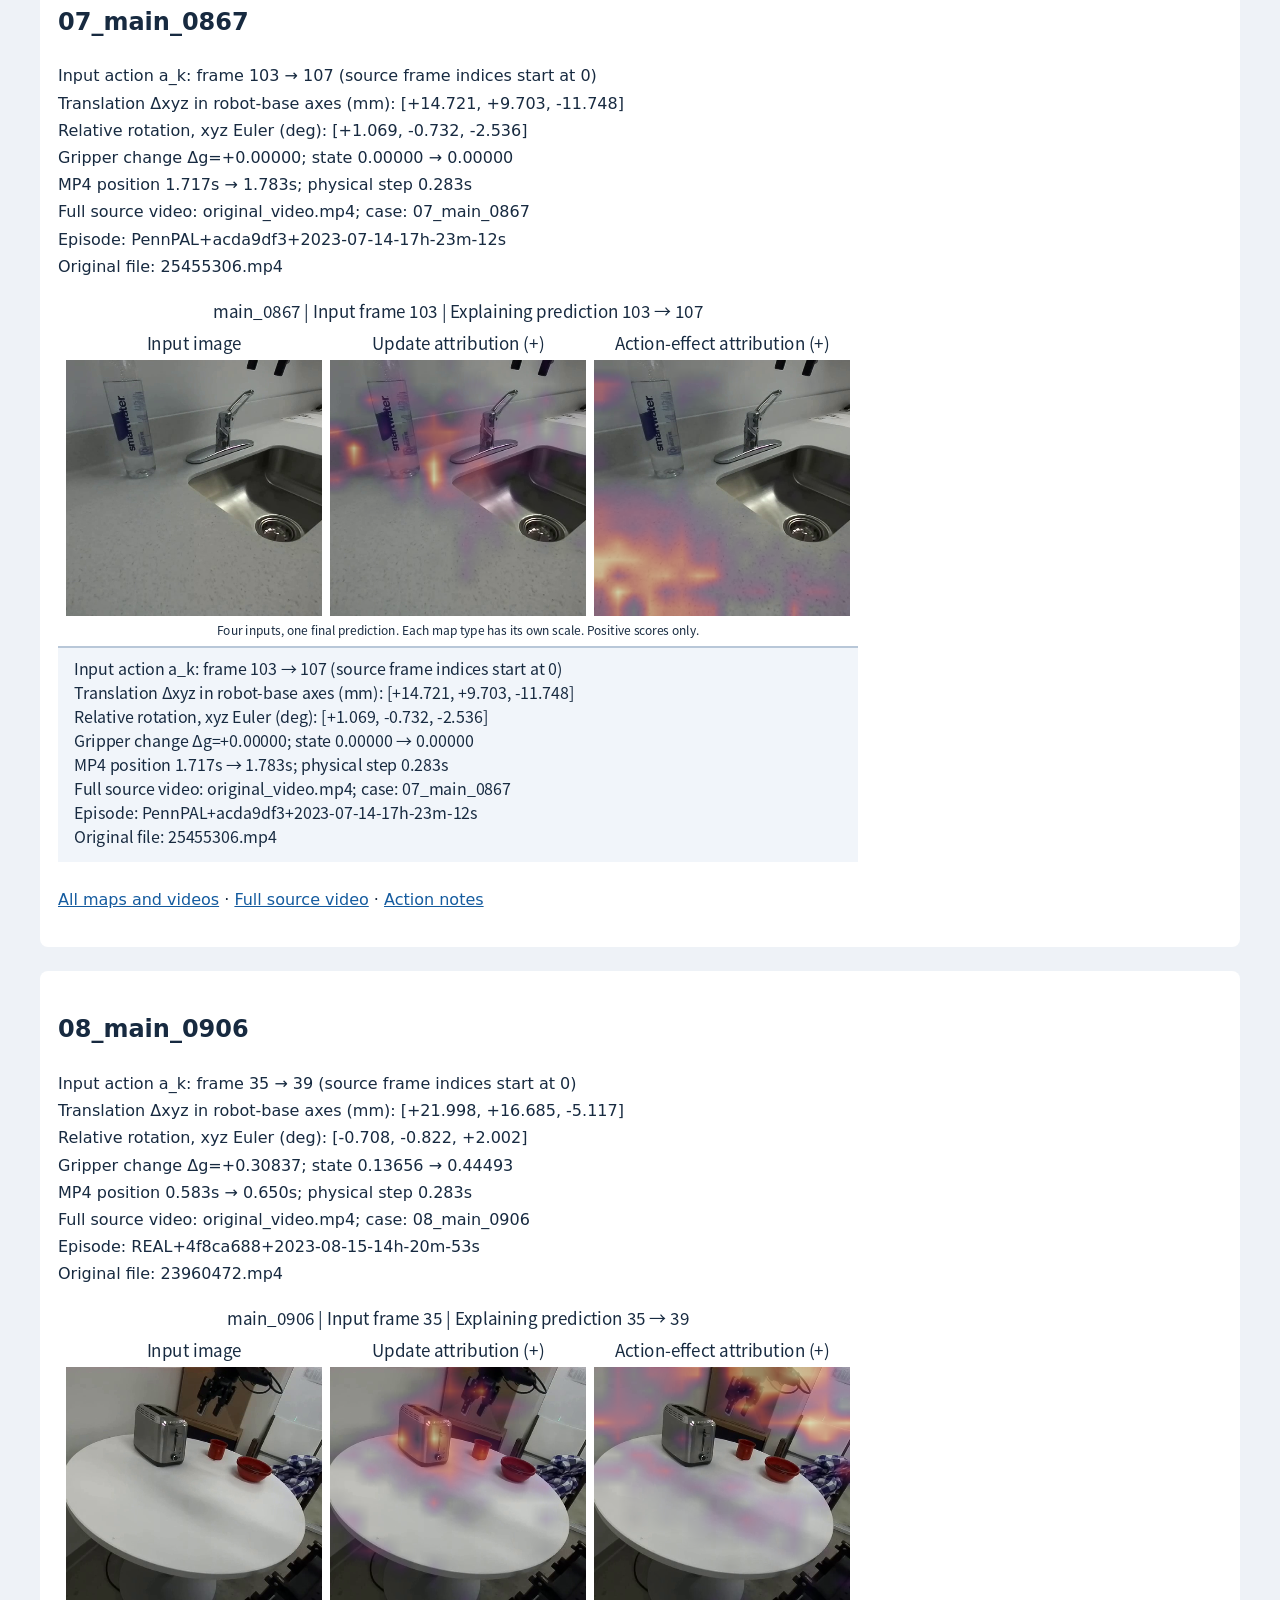
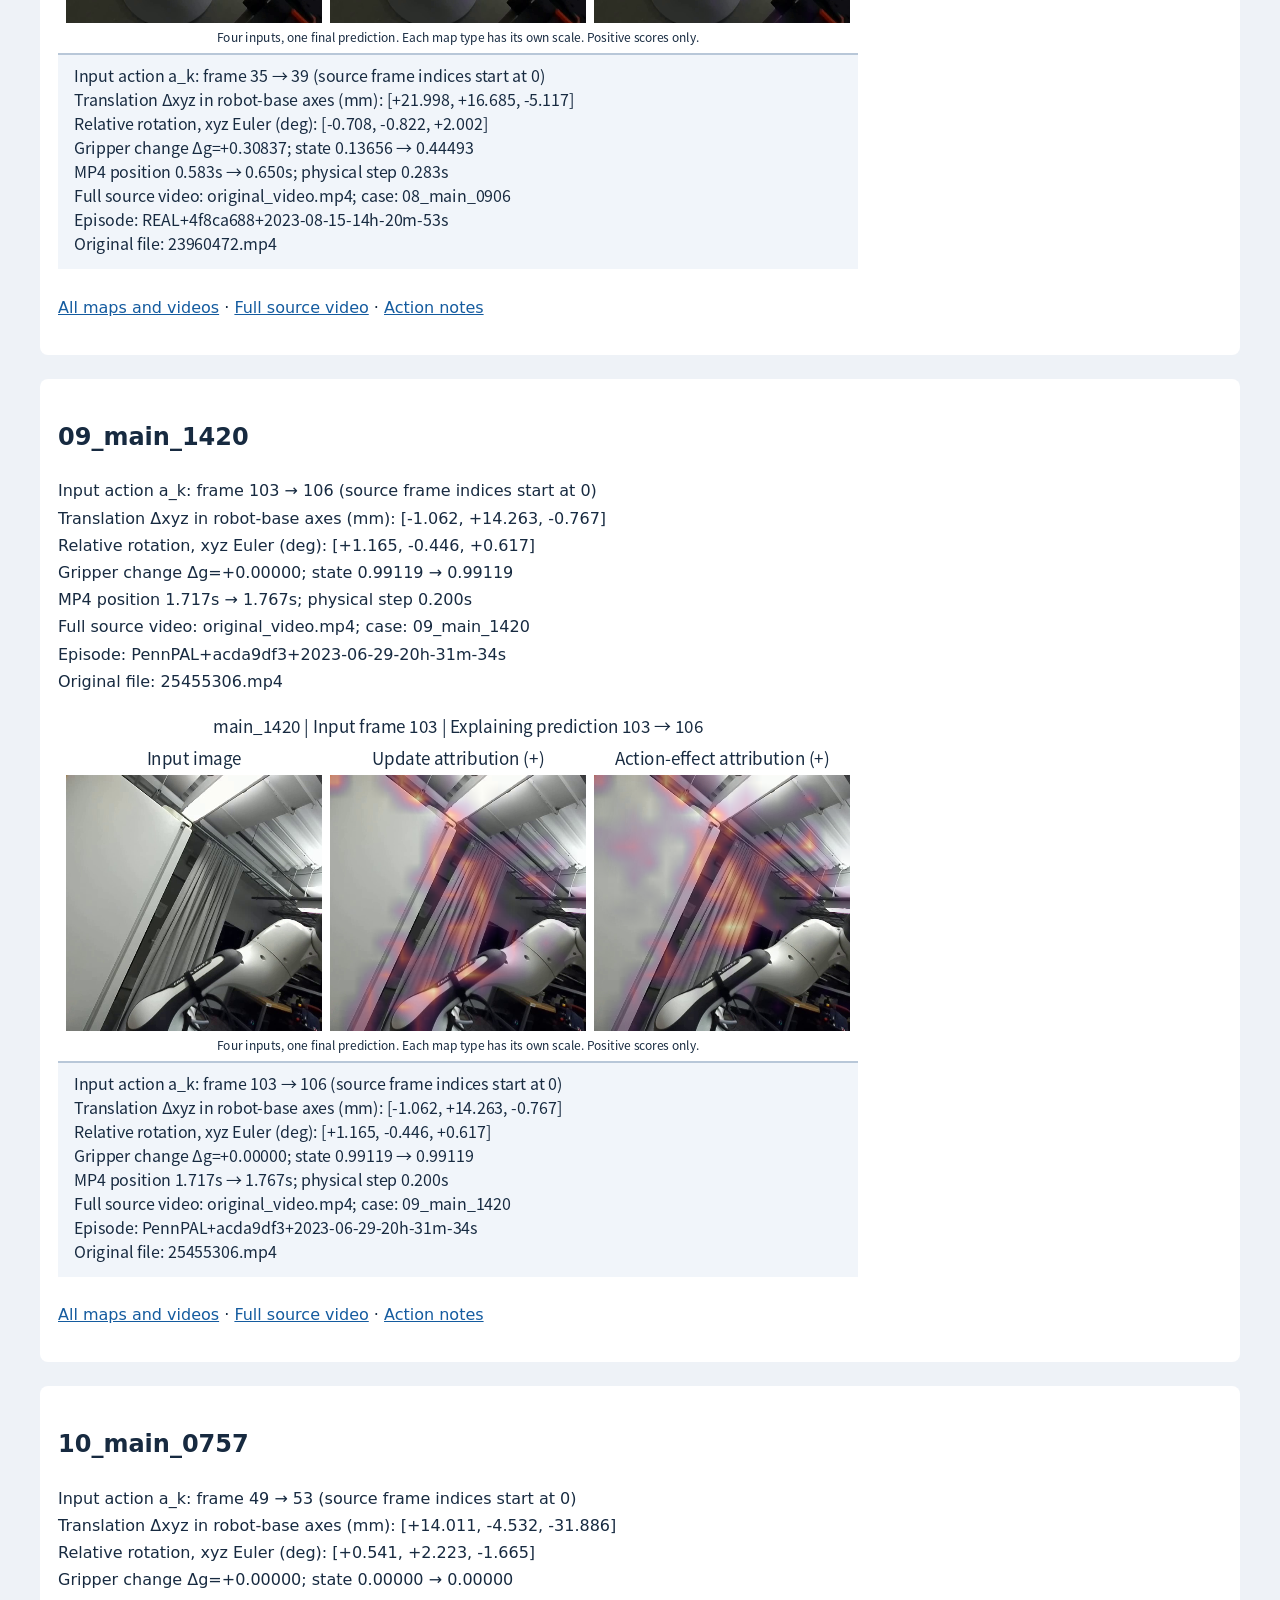
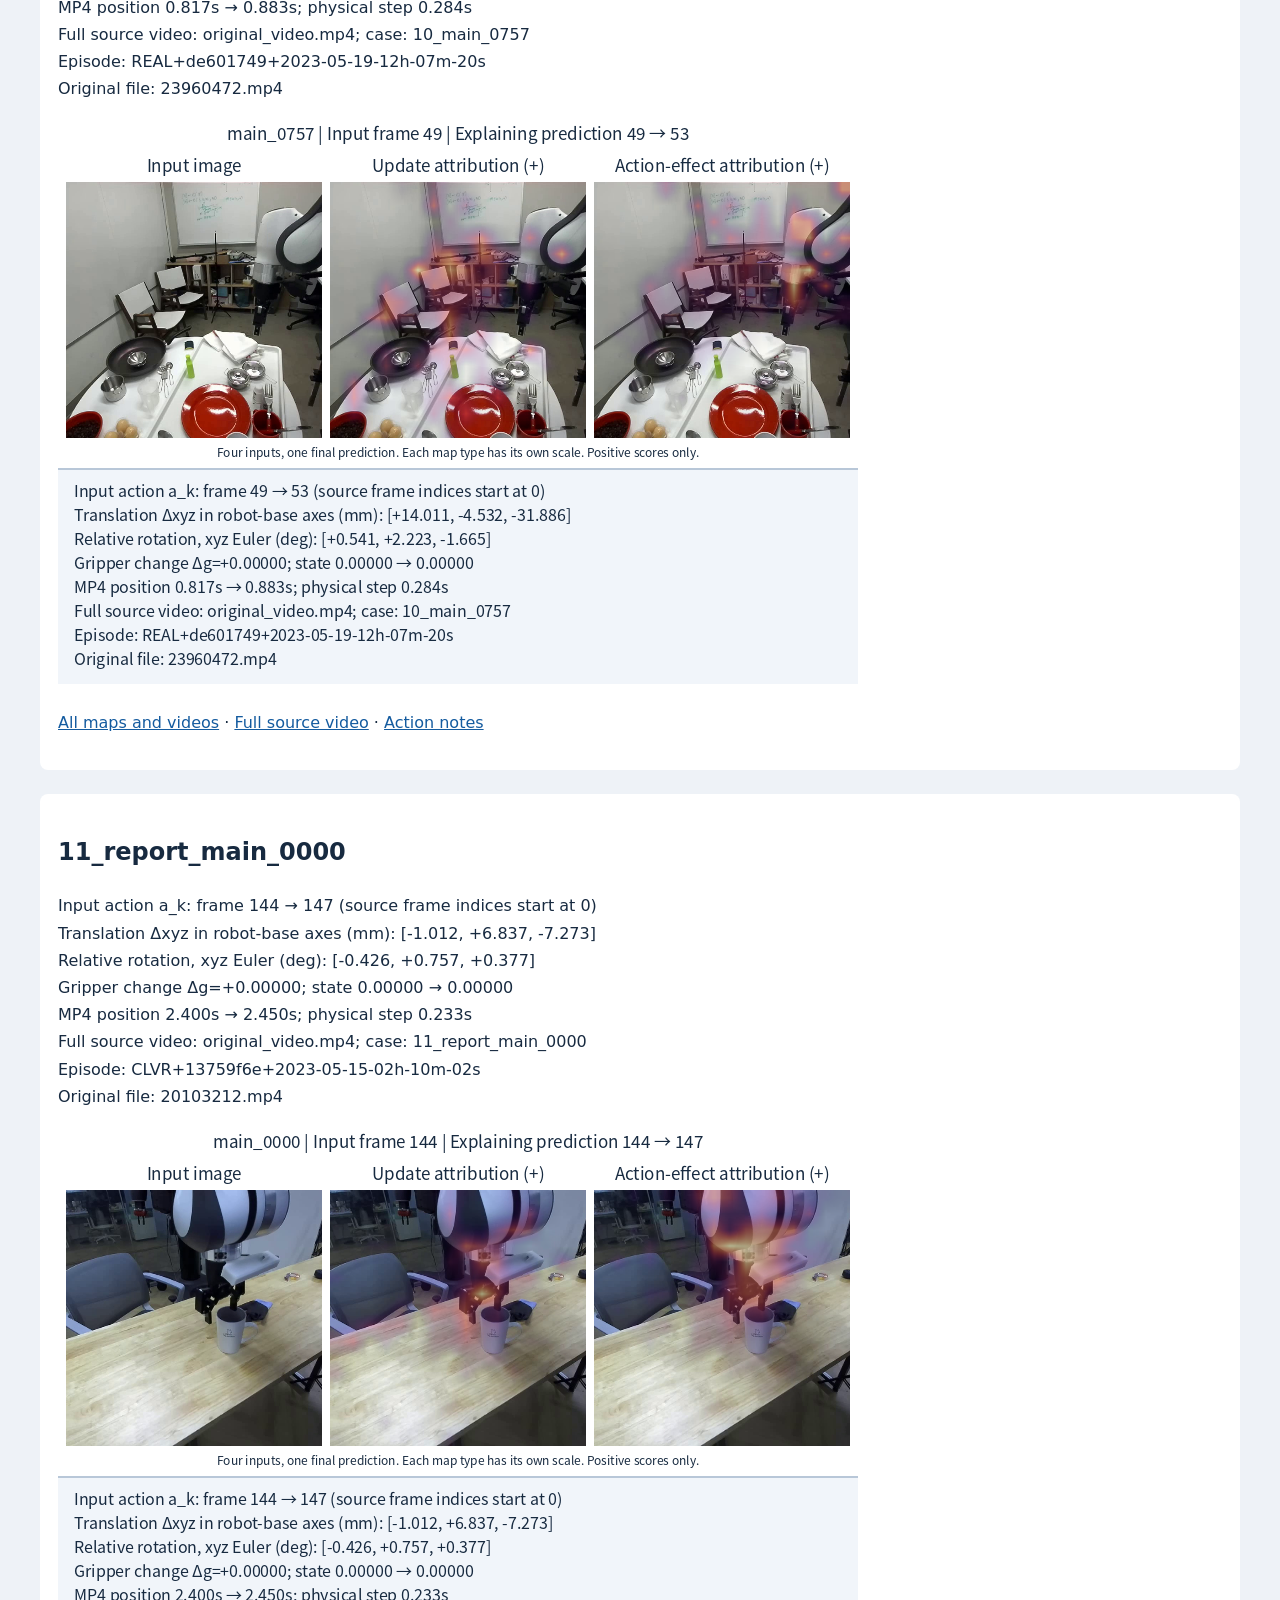
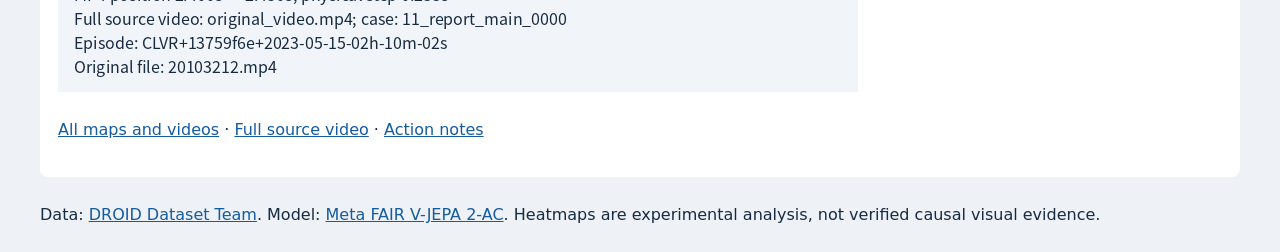
==== commit 8fd1f90a: "Translate attribution gallery and figure annotations into English" ====
--- a/vjepa2-ac-attribution/index.html
+++ b/vjepa2-ac-attribution/index.html
@@ -1 +1 @@
-<!doctype html><html lang="zh"><meta charset="utf-8"><meta name="viewport" content="width=device-width,initial-scale=1"><title>归因图、输入动作与原视频</title><style>body{font:16px/1.7 system-ui;max-width:1200px;margin:24px auto;padding:0 18px;color:#172a40;background:#eef2f7}section{background:white;padding:18px;margin:24px 0;border-radius:8px}.info{overflow-wrap:anywhere}img{max-width:100%;height:auto}a{color:#145b9f}</style><h1>归因图、输入动作与原视频</h1><p>原来的10组片段，以及报告里的 main_0000 示例。每组目录都包含标注后的归因图、输入动作数值、完整原视频和采样片段。模型预测下一帧 latent；图中动作是提供给模型的记录动作。</p><p>平移使用机器人基坐标的 mm，相对旋转使用 xyz Euler 的 deg，模型实际输入仍保存为 m/rad。每组四帧解释同一个最终预测。热图仅包含正向分数，不显示逐帧百分数。</p><p><a href="index.csv">全部动作与视频索引</a> · <a href="README.md">目录说明</a></p><section><h2>01_main_1262</h2><p class="info">解释的输入动作 a_k：帧 163 → 166（原视频帧号从 0 开始）<br>平移 Δxyz（机器人基坐标，mm）：[-14.684, +24.786, +11.429]<br>相对旋转 xyz Euler（deg）：[+3.976, +2.788, +3.817]<br>夹爪状态变化 Δg=+0.00000；状态 0.92952 → 0.92952<br>原视频播放位置 2.717s → 2.767s；物理采样间隔 0.200s<br>同目录完整原视频：original_video.mp4；本组 ID：01_main_1262<br>Episode：REAL+4f8ca688+2023-07-11-12h-48m-53s<br>原始文件：23960472.mp4</p><a href="01_main_1262/index.html"><img loading="lazy" src="01_main_1262/current_frame.png"></a><p><a href="01_main_1262/index.html">全部归因图与视频</a> · <a href="01_main_1262/original_video.mp4">完整原视频</a> · <a href="01_main_1262/ACTION_AND_VIDEO.md">动作说明</a></p></section><section><h2>02_main_1180</h2><p class="info">解释的输入动作 a_k：帧 162 → 166（原视频帧号从 0 开始）<br>平移 Δxyz（机器人基坐标，mm）：[+2.719, +2.386, -0.005]<br>相对旋转 xyz Euler（deg）：[+0.034, -0.181, +0.214]<br>夹爪状态变化 Δg=+0.12335；状态 0.07048 → 0.19383<br>原视频播放位置 2.700s → 2.767s；物理采样间隔 0.267s<br>同目录完整原视频：original_video.mp4；本组 ID：02_main_1180<br>Episode：TRI+52ca9b6a+2023-10-19-10h-03m-58s<br>原始文件：28451778.mp4</p><a href="02_main_1180/index.html"><img loading="lazy" src="02_main_1180/current_frame.png"></a><p><a href="02_main_1180/index.html">全部归因图与视频</a> · <a href="02_main_1180/original_video.mp4">完整原视频</a> · <a href="02_main_1180/ACTION_AND_VIDEO.md">动作说明</a></p></section><section><h2>03_main_0862</h2><p class="info">解释的输入动作 a_k：帧 141 → 145（原视频帧号从 0 开始）<br>平移 Δxyz（机器人基坐标，mm）：[+15.257, +27.571, +16.287]<br>相对旋转 xyz Euler（deg）：[-1.484, +3.560, +1.455]<br>夹爪状态变化 Δg=-0.00441；状态 0.92070 → 0.91630<br>原视频播放位置 2.350s → 2.417s；物理采样间隔 0.300s<br>同目录完整原视频：original_video.mp4；本组 ID：03_main_0862<br>Episode：REAL+4f8ca688+2023-07-04-15h-22m-17s<br>原始文件：23960472.mp4</p><a href="03_main_0862/index.html"><img loading="lazy" src="03_main_0862/current_frame.png"></a><p><a href="03_main_0862/index.html">全部归因图与视频</a> · <a href="03_main_0862/original_video.mp4">完整原视频</a> · <a href="03_main_0862/ACTION_AND_VIDEO.md">动作说明</a></p></section><section><h2>04_main_0362</h2><p class="info">解释的输入动作 a_k：帧 42 → 46（原视频帧号从 0 开始）<br>平移 Δxyz（机器人基坐标，mm）：[+4.015, +1.774, +0.827]<br>相对旋转 xyz Euler（deg）：[-0.544, -0.832, -1.553]<br>夹爪状态变化 Δg=+0.00000；状态 0.00000 → 0.00000<br>原视频播放位置 0.700s → 0.767s；物理采样间隔 0.283s<br>同目录完整原视频：original_video.mp4；本组 ID：04_main_0362<br>Episode：TRI+52ca9b6a+2023-10-18-13h-40m-06s<br>原始文件：28451778.mp4</p><a href="04_main_0362/index.html"><img loading="lazy" src="04_main_0362/current_frame.png"></a><p><a href="04_main_0362/index.html">全部归因图与视频</a> · <a href="04_main_0362/original_video.mp4">完整原视频</a> · <a href="04_main_0362/ACTION_AND_VIDEO.md">动作说明</a></p></section><section><h2>05_main_0248</h2><p class="info">解释的输入动作 a_k：帧 103 → 106（原视频帧号从 0 开始）<br>平移 Δxyz（机器人基坐标，mm）：[+1.956, -0.374, -0.591]<br>相对旋转 xyz Euler（deg）：[+0.257, -0.237, -0.100]<br>夹爪状态变化 Δg=+0.22467；状态 0.08370 → 0.30837<br>原视频播放位置 1.717s → 1.767s；物理采样间隔 0.216s<br>同目录完整原视频：original_video.mp4；本组 ID：05_main_0248<br>Episode：REAL+de601749+2023-06-19-16h-40m-11s<br>原始文件：23960472.mp4</p><a href="05_main_0248/index.html"><img loading="lazy" src="05_main_0248/current_frame.png"></a><p><a href="05_main_0248/index.html">全部归因图与视频</a> · <a href="05_main_0248/original_video.mp4">完整原视频</a> · <a href="05_main_0248/ACTION_AND_VIDEO.md">动作说明</a></p></section><section><h2>06_main_1257</h2><p class="info">解释的输入动作 a_k：帧 148 → 152（原视频帧号从 0 开始）<br>平移 Δxyz（机器人基坐标，mm）：[+3.406, -8.090, -7.342]<br>相对旋转 xyz Euler（deg）：[-1.692, +0.540, -3.613]<br>夹爪状态变化 Δg=+0.00000；状态 0.92952 → 0.92952<br>原视频播放位置 2.467s → 2.533s；物理采样间隔 0.283s<br>同目录完整原视频：original_video.mp4；本组 ID：06_main_1257<br>Episode：REAL+4f8ca688+2023-07-25-13h-47m-43s<br>原始文件：23960472.mp4</p><a href="06_main_1257/index.html"><img loading="lazy" src="06_main_1257/current_frame.png"></a><p><a href="06_main_1257/index.html">全部归因图与视频</a> · <a href="06_main_1257/original_video.mp4">完整原视频</a> · <a href="06_main_1257/ACTION_AND_VIDEO.md">动作说明</a></p></section><section><h2>07_main_0867</h2><p class="info">解释的输入动作 a_k：帧 103 → 107（原视频帧号从 0 开始）<br>平移 Δxyz（机器人基坐标，mm）：[+14.721, +9.703, -11.748]<br>相对旋转 xyz Euler（deg）：[+1.069, -0.732, -2.536]<br>夹爪状态变化 Δg=+0.00000；状态 0.00000 → 0.00000<br>原视频播放位置 1.717s → 1.783s；物理采样间隔 0.283s<br>同目录完整原视频：original_video.mp4；本组 ID：07_main_0867<br>Episode：PennPAL+acda9df3+2023-07-14-17h-23m-12s<br>原始文件：25455306.mp4</p><a href="07_main_0867/index.html"><img loading="lazy" src="07_main_0867/current_frame.png"></a><p><a href="07_main_0867/index.html">全部归因图与视频</a> · <a href="07_main_0867/original_video.mp4">完整原视频</a> · <a href="07_main_0867/ACTION_AND_VIDEO.md">动作说明</a></p></section><section><h2>08_main_0906</h2><p class="info">解释的输入动作 a_k：帧 35 → 39（原视频帧号从 0 开始）<br>平移 Δxyz（机器人基坐标，mm）：[+21.998, +16.685, -5.117]<br>相对旋转 xyz Euler（deg）：[-0.708, -0.822, +2.002]<br>夹爪状态变化 Δg=+0.30837；状态 0.13656 → 0.44493<br>原视频播放位置 0.583s → 0.650s；物理采样间隔 0.283s<br>同目录完整原视频：original_video.mp4；本组 ID：08_main_0906<br>Episode：REAL+4f8ca688+2023-08-15-14h-20m-53s<br>原始文件：23960472.mp4</p><a href="08_main_0906/index.html"><img loading="lazy" src="08_main_0906/current_frame.png"></a><p><a href="08_main_0906/index.html">全部归因图与视频</a> · <a href="08_main_0906/original_video.mp4">完整原视频</a> · <a href="08_main_0906/ACTION_AND_VIDEO.md">动作说明</a></p></section><section><h2>09_main_1420</h2><p class="info">解释的输入动作 a_k：帧 103 → 106（原视频帧号从 0 开始）<br>平移 Δxyz（机器人基坐标，mm）：[-1.062, +14.263, -0.767]<br>相对旋转 xyz Euler（deg）：[+1.165, -0.446, +0.617]<br>夹爪状态变化 Δg=+0.00000；状态 0.99119 → 0.99119<br>原视频播放位置 1.717s → 1.767s；物理采样间隔 0.200s<br>同目录完整原视频：original_video.mp4；本组 ID：09_main_1420<br>Episode：PennPAL+acda9df3+2023-06-29-20h-31m-34s<br>原始文件：25455306.mp4</p><a href="09_main_1420/index.html"><img loading="lazy" src="09_main_1420/current_frame.png"></a><p><a href="09_main_1420/index.html">全部归因图与视频</a> · <a href="09_main_1420/original_video.mp4">完整原视频</a> · <a href="09_main_1420/ACTION_AND_VIDEO.md">动作说明</a></p></section><section><h2>10_main_0757</h2><p class="info">解释的输入动作 a_k：帧 49 → 53（原视频帧号从 0 开始）<br>平移 Δxyz（机器人基坐标，mm）：[+14.011, -4.532, -31.886]<br>相对旋转 xyz Euler（deg）：[+0.541, +2.223, -1.665]<br>夹爪状态变化 Δg=+0.00000；状态 0.00000 → 0.00000<br>原视频播放位置 0.817s → 0.883s；物理采样间隔 0.284s<br>同目录完整原视频：original_video.mp4；本组 ID：10_main_0757<br>Episode：REAL+de601749+2023-05-19-12h-07m-20s<br>原始文件：23960472.mp4</p><a href="10_main_0757/index.html"><img loading="lazy" src="10_main_0757/current_frame.png"></a><p><a href="10_main_0757/index.html">全部归因图与视频</a> · <a href="10_main_0757/original_video.mp4">完整原视频</a> · <a href="10_main_0757/ACTION_AND_VIDEO.md">动作说明</a></p></section><section><h2>11_report_main_0000</h2><p class="info">解释的输入动作 a_k：帧 144 → 147（原视频帧号从 0 开始）<br>平移 Δxyz（机器人基坐标，mm）：[-1.012, +6.837, -7.273]<br>相对旋转 xyz Euler（deg）：[-0.426, +0.757, +0.377]<br>夹爪状态变化 Δg=+0.00000；状态 0.00000 → 0.00000<br>原视频播放位置 2.400s → 2.450s；物理采样间隔 0.233s<br>同目录完整原视频：original_video.mp4；本组 ID：11_report_main_0000<br>Episode：CLVR+13759f6e+2023-05-15-02h-10m-02s<br>原始文件：20103212.mp4</p><a href="11_report_main_0000/index.html"><img loading="lazy" src="11_report_main_0000/current_frame.png"></a><p><a href="11_report_main_0000/index.html">全部归因图与视频</a> · <a href="11_report_main_0000/original_video.mp4">完整原视频</a> · <a href="11_report_main_0000/ACTION_AND_VIDEO.md">动作说明</a></p></section><p>Data: <a href="https://droid-dataset.github.io/">DROID Dataset Team</a>. Model: <a href="https://github.com/facebookresearch/vjepa2">Meta FAIR V-JEPA 2-AC</a>. Heatmaps are experimental analysis, not verified causal visual evidence.</p></html>+<!doctype html><html lang="en"><meta charset="utf-8"><meta name="viewport" content="width=device-width,initial-scale=1"><title>Attribution maps, input actions, and source videos</title><style>body{font:16px/1.7 system-ui;max-width:1200px;margin:24px auto;padding:0 18px;color:#172a40;background:#eef2f7}section{background:white;padding:18px;margin:24px 0;border-radius:8px}.info{overflow-wrap:anywhere}img{max-width:100%;height:auto}a{color:#145b9f}</style><h1>Attribution maps, input actions, and source videos</h1><p>11 examples: the ten selected clips and the report example, main_0000. Each folder contains labeled attribution maps, input action values, the full source video, and a short sampled clip. The model predicts the next-frame latent. The actions shown here are recorded actions supplied to the model.</p><p>Translation is shown in robot-base axes in mm. Relative rotation is shown as xyz Euler angles in degrees. Original model inputs are saved in m and rad. Each set of four frames explains the same final prediction. Heatmaps show positive scores only, without frame-percentage labels.</p><p><a href="index.csv">Action and video index</a> · <a href="README.md">Folder guide</a></p><section><h2>01_main_1262</h2><p class="info">Input action a_k: frame 163 → 166 (source frame indices start at 0)<br>Translation Δxyz in robot-base axes (mm): [-14.684, +24.786, +11.429]<br>Relative rotation, xyz Euler (deg): [+3.976, +2.788, +3.817]<br>Gripper change Δg=+0.00000; state 0.92952 → 0.92952<br>MP4 position 2.717s → 2.767s; physical step 0.200s<br>Full source video: original_video.mp4; case: 01_main_1262<br>Episode: REAL+4f8ca688+2023-07-11-12h-48m-53s<br>Original file: 23960472.mp4</p><a href="01_main_1262/index.html"><img loading="lazy" src="01_main_1262/current_frame.png?v=aa25717a8c42" alt="Input image, update attribution, and action-effect attribution for 01_main_1262"></a><p><a href="01_main_1262/index.html">All maps and videos</a> · <a href="01_main_1262/original_video.mp4">Full source video</a> · <a href="01_main_1262/ACTION_AND_VIDEO.md">Action notes</a></p></section><section><h2>02_main_1180</h2><p class="info">Input action a_k: frame 162 → 166 (source frame indices start at 0)<br>Translation Δxyz in robot-base axes (mm): [+2.719, +2.386, -0.005]<br>Relative rotation, xyz Euler (deg): [+0.034, -0.181, +0.214]<br>Gripper change Δg=+0.12335; state 0.07048 → 0.19383<br>MP4 position 2.700s → 2.767s; physical step 0.267s<br>Full source video: original_video.mp4; case: 02_main_1180<br>Episode: TRI+52ca9b6a+2023-10-19-10h-03m-58s<br>Original file: 28451778.mp4</p><a href="02_main_1180/index.html"><img loading="lazy" src="02_main_1180/current_frame.png?v=aa25717a8c42" alt="Input image, update attribution, and action-effect attribution for 02_main_1180"></a><p><a href="02_main_1180/index.html">All maps and videos</a> · <a href="02_main_1180/original_video.mp4">Full source video</a> · <a href="02_main_1180/ACTION_AND_VIDEO.md">Action notes</a></p></section><section><h2>03_main_0862</h2><p class="info">Input action a_k: frame 141 → 145 (source frame indices start at 0)<br>Translation Δxyz in robot-base axes (mm): [+15.257, +27.571, +16.287]<br>Relative rotation, xyz Euler (deg): [-1.484, +3.560, +1.455]<br>Gripper change Δg=-0.00441; state 0.92070 → 0.91630<br>MP4 position 2.350s → 2.417s; physical step 0.300s<br>Full source video: original_video.mp4; case: 03_main_0862<br>Episode: REAL+4f8ca688+2023-07-04-15h-22m-17s<br>Original file: 23960472.mp4</p><a href="03_main_0862/index.html"><img loading="lazy" src="03_main_0862/current_frame.png?v=aa25717a8c42" alt="Input image, update attribution, and action-effect attribution for 03_main_0862"></a><p><a href="03_main_0862/index.html">All maps and videos</a> · <a href="03_main_0862/original_video.mp4">Full source video</a> · <a href="03_main_0862/ACTION_AND_VIDEO.md">Action notes</a></p></section><section><h2>04_main_0362</h2><p class="info">Input action a_k: frame 42 → 46 (source frame indices start at 0)<br>Translation Δxyz in robot-base axes (mm): [+4.015, +1.774, +0.827]<br>Relative rotation, xyz Euler (deg): [-0.544, -0.832, -1.553]<br>Gripper change Δg=+0.00000; state 0.00000 → 0.00000<br>MP4 position 0.700s → 0.767s; physical step 0.283s<br>Full source video: original_video.mp4; case: 04_main_0362<br>Episode: TRI+52ca9b6a+2023-10-18-13h-40m-06s<br>Original file: 28451778.mp4</p><a href="04_main_0362/index.html"><img loading="lazy" src="04_main_0362/current_frame.png?v=aa25717a8c42" alt="Input image, update attribution, and action-effect attribution for 04_main_0362"></a><p><a href="04_main_0362/index.html">All maps and videos</a> · <a href="04_main_0362/original_video.mp4">Full source video</a> · <a href="04_main_0362/ACTION_AND_VIDEO.md">Action notes</a></p></section><section><h2>05_main_0248</h2><p class="info">Input action a_k: frame 103 → 106 (source frame indices start at 0)<br>Translation Δxyz in robot-base axes (mm): [+1.956, -0.374, -0.591]<br>Relative rotation, xyz Euler (deg): [+0.257, -0.237, -0.100]<br>Gripper change Δg=+0.22467; state 0.08370 → 0.30837<br>MP4 position 1.717s → 1.767s; physical step 0.216s<br>Full source video: original_video.mp4; case: 05_main_0248<br>Episode: REAL+de601749+2023-06-19-16h-40m-11s<br>Original file: 23960472.mp4</p><a href="05_main_0248/index.html"><img loading="lazy" src="05_main_0248/current_frame.png?v=aa25717a8c42" alt="Input image, update attribution, and action-effect attribution for 05_main_0248"></a><p><a href="05_main_0248/index.html">All maps and videos</a> · <a href="05_main_0248/original_video.mp4">Full source video</a> · <a href="05_main_0248/ACTION_AND_VIDEO.md">Action notes</a></p></section><section><h2>06_main_1257</h2><p class="info">Input action a_k: frame 148 → 152 (source frame indices start at 0)<br>Translation Δxyz in robot-base axes (mm): [+3.406, -8.090, -7.342]<br>Relative rotation, xyz Euler (deg): [-1.692, +0.540, -3.613]<br>Gripper change Δg=+0.00000; state 0.92952 → 0.92952<br>MP4 position 2.467s → 2.533s; physical step 0.283s<br>Full source video: original_video.mp4; case: 06_main_1257<br>Episode: REAL+4f8ca688+2023-07-25-13h-47m-43s<br>Original file: 23960472.mp4</p><a href="06_main_1257/index.html"><img loading="lazy" src="06_main_1257/current_frame.png?v=aa25717a8c42" alt="Input image, update attribution, and action-effect attribution for 06_main_1257"></a><p><a href="06_main_1257/index.html">All maps and videos</a> · <a href="06_main_1257/original_video.mp4">Full source video</a> · <a href="06_main_1257/ACTION_AND_VIDEO.md">Action notes</a></p></section><section><h2>07_main_0867</h2><p class="info">Input action a_k: frame 103 → 107 (source frame indices start at 0)<br>Translation Δxyz in robot-base axes (mm): [+14.721, +9.703, -11.748]<br>Relative rotation, xyz Euler (deg): [+1.069, -0.732, -2.536]<br>Gripper change Δg=+0.00000; state 0.00000 → 0.00000<br>MP4 position 1.717s → 1.783s; physical step 0.283s<br>Full source video: original_video.mp4; case: 07_main_0867<br>Episode: PennPAL+acda9df3+2023-07-14-17h-23m-12s<br>Original file: 25455306.mp4</p><a href="07_main_0867/index.html"><img loading="lazy" src="07_main_0867/current_frame.png?v=aa25717a8c42" alt="Input image, update attribution, and action-effect attribution for 07_main_0867"></a><p><a href="07_main_0867/index.html">All maps and videos</a> · <a href="07_main_0867/original_video.mp4">Full source video</a> · <a href="07_main_0867/ACTION_AND_VIDEO.md">Action notes</a></p></section><section><h2>08_main_0906</h2><p class="info">Input action a_k: frame 35 → 39 (source frame indices start at 0)<br>Translation Δxyz in robot-base axes (mm): [+21.998, +16.685, -5.117]<br>Relative rotation, xyz Euler (deg): [-0.708, -0.822, +2.002]<br>Gripper change Δg=+0.30837; state 0.13656 → 0.44493<br>MP4 position 0.583s → 0.650s; physical step 0.283s<br>Full source video: original_video.mp4; case: 08_main_0906<br>Episode: REAL+4f8ca688+2023-08-15-14h-20m-53s<br>Original file: 23960472.mp4</p><a href="08_main_0906/index.html"><img loading="lazy" src="08_main_0906/current_frame.png?v=aa25717a8c42" alt="Input image, update attribution, and action-effect attribution for 08_main_0906"></a><p><a href="08_main_0906/index.html">All maps and videos</a> · <a href="08_main_0906/original_video.mp4">Full source video</a> · <a href="08_main_0906/ACTION_AND_VIDEO.md">Action notes</a></p></section><section><h2>09_main_1420</h2><p class="info">Input action a_k: frame 103 → 106 (source frame indices start at 0)<br>Translation Δxyz in robot-base axes (mm): [-1.062, +14.263, -0.767]<br>Relative rotation, xyz Euler (deg): [+1.165, -0.446, +0.617]<br>Gripper change Δg=+0.00000; state 0.99119 → 0.99119<br>MP4 position 1.717s → 1.767s; physical step 0.200s<br>Full source video: original_video.mp4; case: 09_main_1420<br>Episode: PennPAL+acda9df3+2023-06-29-20h-31m-34s<br>Original file: 25455306.mp4</p><a href="09_main_1420/index.html"><img loading="lazy" src="09_main_1420/current_frame.png?v=aa25717a8c42" alt="Input image, update attribution, and action-effect attribution for 09_main_1420"></a><p><a href="09_main_1420/index.html">All maps and videos</a> · <a href="09_main_1420/original_video.mp4">Full source video</a> · <a href="09_main_1420/ACTION_AND_VIDEO.md">Action notes</a></p></section><section><h2>10_main_0757</h2><p class="info">Input action a_k: frame 49 → 53 (source frame indices start at 0)<br>Translation Δxyz in robot-base axes (mm): [+14.011, -4.532, -31.886]<br>Relative rotation, xyz Euler (deg): [+0.541, +2.223, -1.665]<br>Gripper change Δg=+0.00000; state 0.00000 → 0.00000<br>MP4 position 0.817s → 0.883s; physical step 0.284s<br>Full source video: original_video.mp4; case: 10_main_0757<br>Episode: REAL+de601749+2023-05-19-12h-07m-20s<br>Original file: 23960472.mp4</p><a href="10_main_0757/index.html"><img loading="lazy" src="10_main_0757/current_frame.png?v=aa25717a8c42" alt="Input image, update attribution, and action-effect attribution for 10_main_0757"></a><p><a href="10_main_0757/index.html">All maps and videos</a> · <a href="10_main_0757/original_video.mp4">Full source video</a> · <a href="10_main_0757/ACTION_AND_VIDEO.md">Action notes</a></p></section><section><h2>11_report_main_0000</h2><p class="info">Input action a_k: frame 144 → 147 (source frame indices start at 0)<br>Translation Δxyz in robot-base axes (mm): [-1.012, +6.837, -7.273]<br>Relative rotation, xyz Euler (deg): [-0.426, +0.757, +0.377]<br>Gripper change Δg=+0.00000; state 0.00000 → 0.00000<br>MP4 position 2.400s → 2.450s; physical step 0.233s<br>Full source video: original_video.mp4; case: 11_report_main_0000<br>Episode: CLVR+13759f6e+2023-05-15-02h-10m-02s<br>Original file: 20103212.mp4</p><a href="11_report_main_0000/index.html"><img loading="lazy" src="11_report_main_0000/current_frame.png?v=aa25717a8c42" alt="Input image, update attribution, and action-effect attribution for 11_report_main_0000"></a><p><a href="11_report_main_0000/index.html">All maps and videos</a> · <a href="11_report_main_0000/original_video.mp4">Full source video</a> · <a href="11_report_main_0000/ACTION_AND_VIDEO.md">Action notes</a></p></section><p>Data: <a href="https://droid-dataset.github.io/">DROID Dataset Team</a>. Model: <a href="https://github.com/facebookresearch/vjepa2">Meta FAIR V-JEPA 2-AC</a>. Heatmaps are experimental analysis, not verified causal visual evidence.</p></html>
